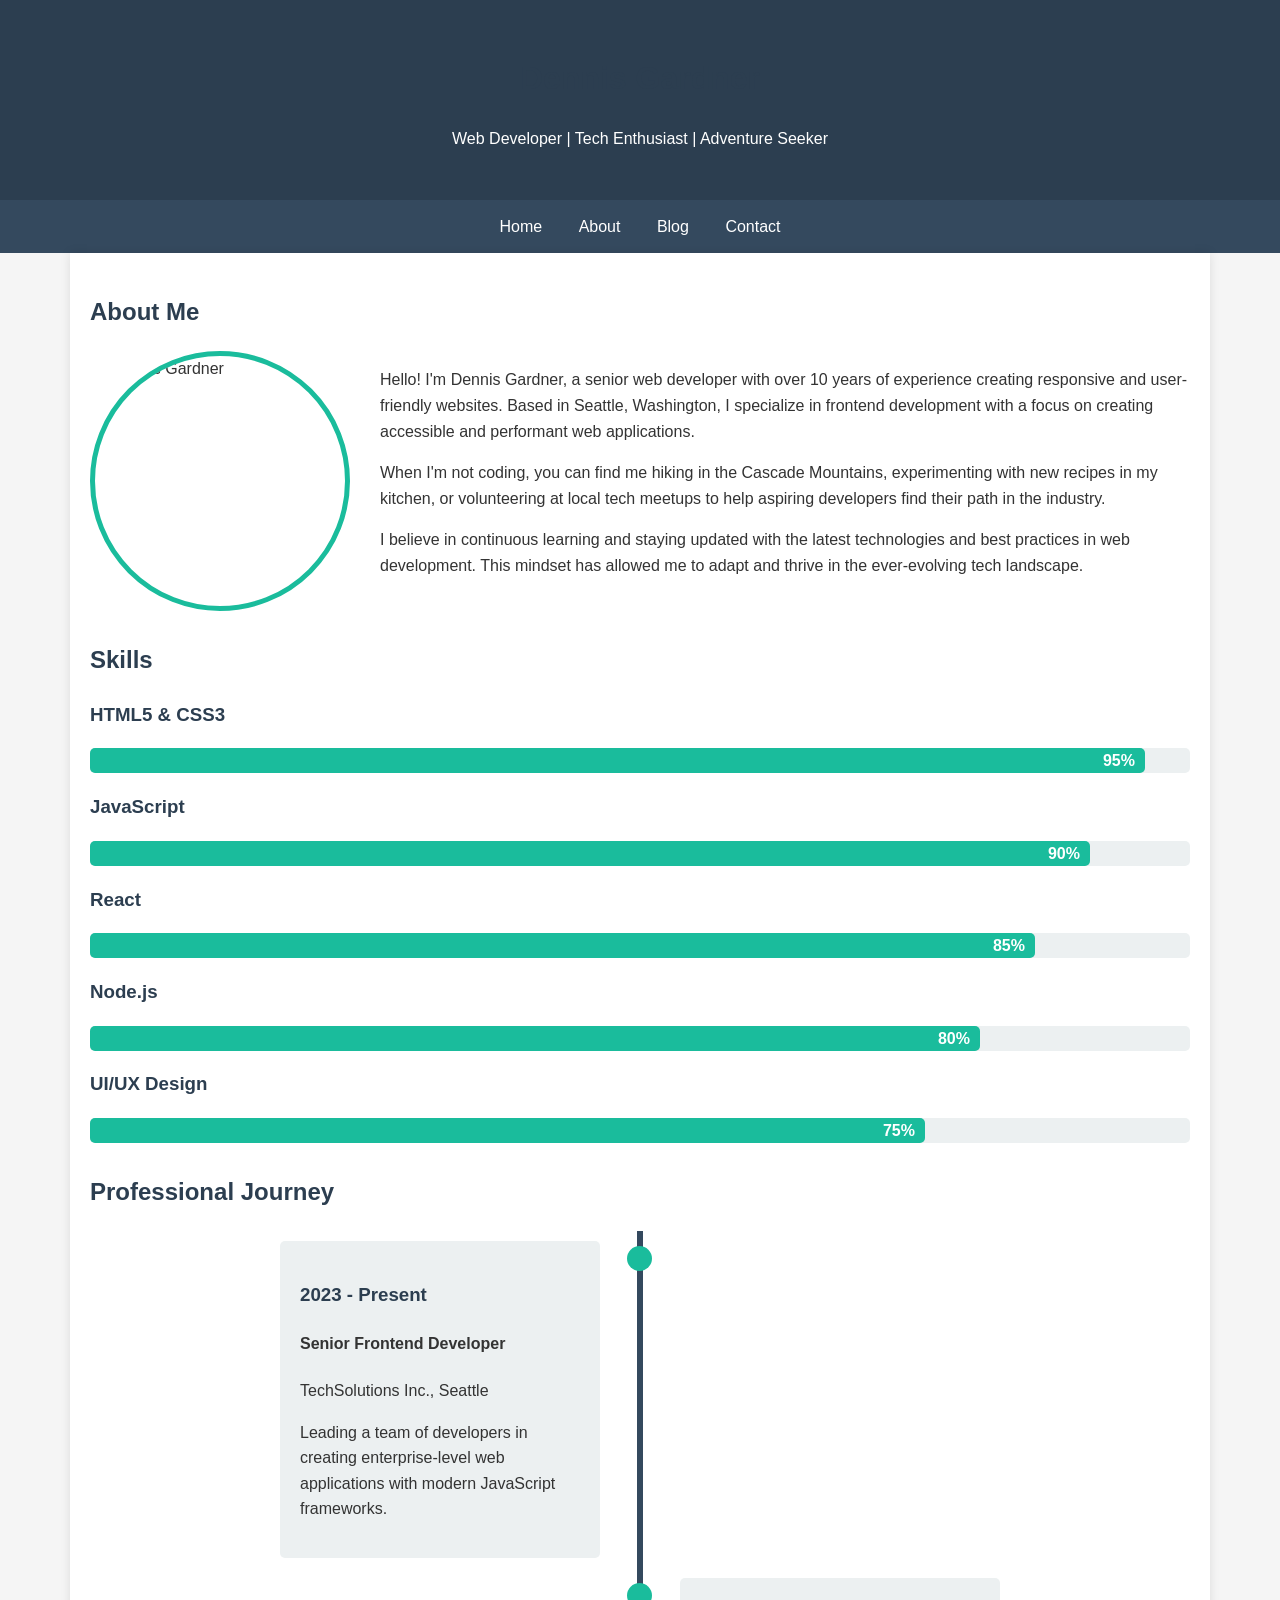
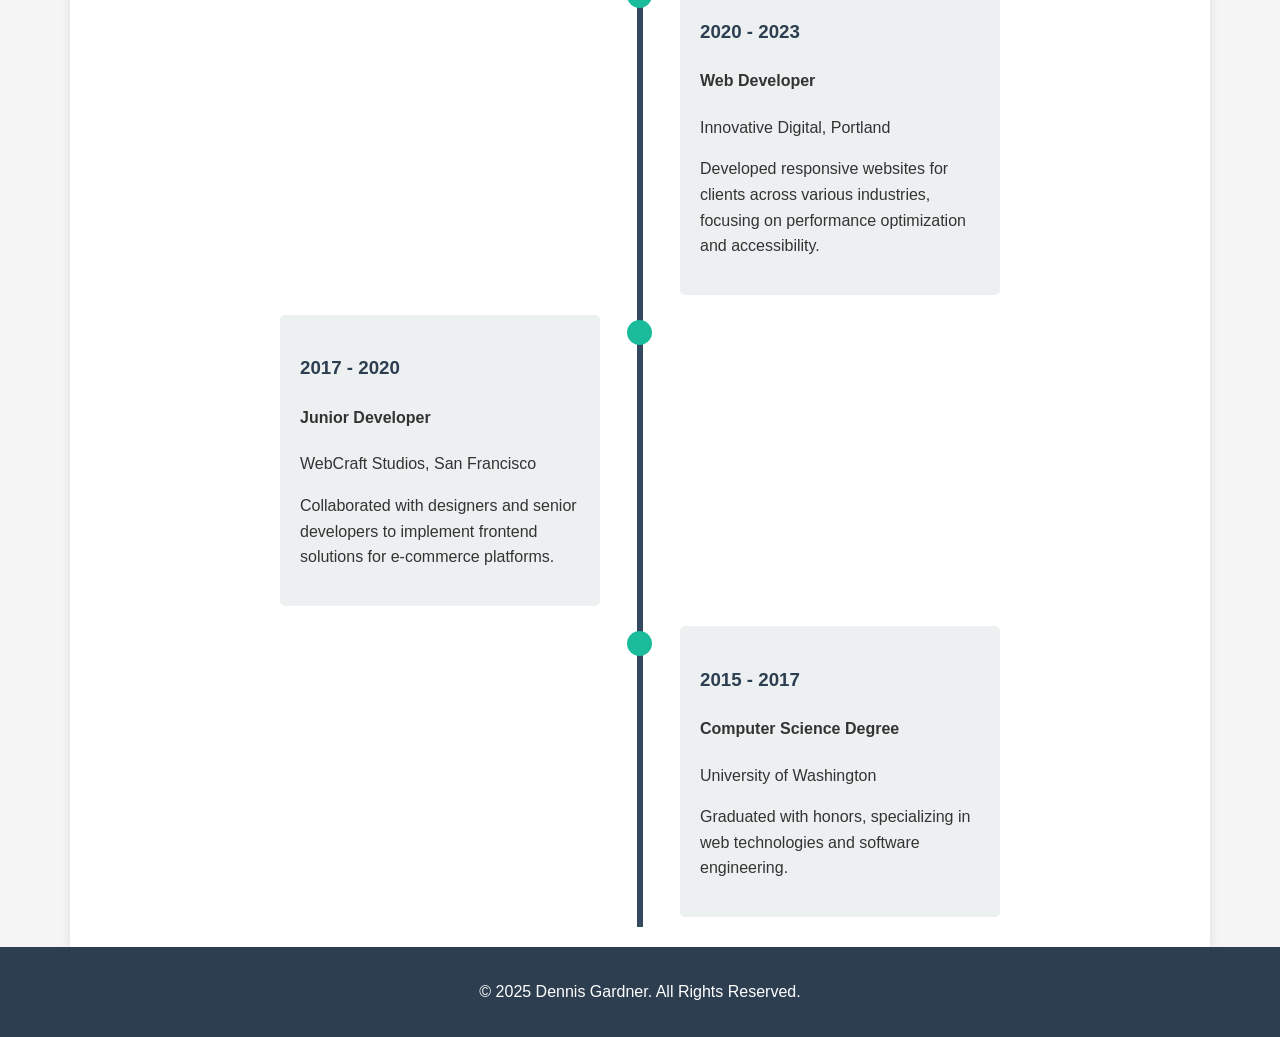
==== about.html @ 1b8b31d7 "claude generated website" ====
<!DOCTYPE html>
<html lang="en">
<head>
    <meta charset="UTF-8">
    <meta name="viewport" content="width=device-width, initial-scale=1.0">
    <title>Dennis Gardner - About</title>
    <style>
        body {
            font-family: 'Segoe UI', Tahoma, Geneva, Verdana, sans-serif;
            line-height: 1.6;
            margin: 0;
            padding: 0;
            background-color: #f5f5f5;
            color: #333;
        }
        header {
            background-color: #2c3e50;
            color: white;
            text-align: center;
            padding: 2rem 0;
        }
        nav {
            background-color: #34495e;
            overflow: hidden;
            text-align: center;
        }
        nav a {
            display: inline-block;
            color: white;
            text-align: center;
            padding: 14px 16px;
            text-decoration: none;
            transition: background-color 0.3s;
        }
        nav a:hover {
            background-color: #1abc9c;
        }
        .container {
            max-width: 1100px;
            margin: 0 auto;
            padding: 20px;
            background-color: white;
            box-shadow: 0 0 10px rgba(0, 0, 0, 0.1);
            min-height: 80vh;
        }
        .profile-section {
            display: flex;
            flex-wrap: wrap;
            margin-bottom: 30px;
        }
        .profile-img {
            width: 250px;
            height: 250px;
            border-radius: 50%;
            object-fit: cover;
            margin-right: 30px;
            border: 5px solid #1abc9c;
        }
        .profile-text {
            flex: 1;
            min-width: 300px;
        }
        .skills-container {
            margin: 30px 0;
        }
        .skill-bar {
            background-color: #ecf0f1;
            height: 25px;
            margin-bottom: 15px;
            border-radius: 5px;
        }
        .skill-level {
            background-color: #1abc9c;
            height: 100%;
            border-radius: 5px;
            color: white;
            text-align: right;
            padding-right: 10px;
            line-height: 25px;
            font-weight: bold;
        }
        .timeline {
            position: relative;
            max-width: 800px;
            margin: 0 auto;
        }
        .timeline::after {
            content: '';
            position: absolute;
            width: 6px;
            background-color: #34495e;
            top: 0;
            bottom: 0;
            left: 50%;
            margin-left: -3px;
        }
        .timeline-item {
            padding: 10px 40px;
            position: relative;
            width: 50%;
            box-sizing: border-box;
        }
        .timeline-item::after {
            content: '';
            position: absolute;
            width: 25px;
            height: 25px;
            background-color: #1abc9c;
            border-radius: 50%;
            top: 15px;
            z-index: 1;
        }
        .left {
            left: 0;
        }
        .right {
            left: 50%;
        }
        .left::after {
            right: -12px;
        }
        .right::after {
            left: -13px;
        }
        .timeline-content {
            padding: 20px;
            background-color: #ecf0f1;
            border-radius: 5px;
        }
        footer {
            background-color: #2c3e50;
            color: white;
            text-align: center;
            padding: 1rem 0;
            position: relative;
            bottom: 0;
            width: 100%;
        }
        h1, h2, h3 {
            color: #2c3e50;
        }
        a {
            color: #1abc9c;
            text-decoration: none;
        }
        a:hover {
            text-decoration: underline;
        }
        @media screen and (max-width: 768px) {
            .timeline::after {
                left: 31px;
            }
            .timeline-item {
                width: 100%;
                padding-left: 70px;
                padding-right: 25px;
            }
            .timeline-item::after {
                left: 18px;
            }
            .left::after, .right::after {
                left: 18px;
            }
            .right {
                left: 0;
            }
        }
    </style>
</head>
<body>
    <header>
        <h1>Dennis Gardner</h1>
        <p>Web Developer | Tech Enthusiast | Adventure Seeker</p>
    </header>
    
    <nav>
        <a href="index.html">Home</a>
        <a href="about.html" class="active">About</a>
        <a href="blog.html">Blog</a>
        <a href="contact.html">Contact</a>
    </nav>
    
    <div class="container">
        <h2>About Me</h2>
        
        <div class="profile-section">
            <img src="/api/placeholder/400/400" alt="Dennis Gardner" class="profile-img">
            <div class="profile-text">
                <p>Hello! I'm Dennis Gardner, a senior web developer with over 10 years of experience creating responsive and user-friendly websites. Based in Seattle, Washington, I specialize in frontend development with a focus on creating accessible and performant web applications.</p>
                <p>When I'm not coding, you can find me hiking in the Cascade Mountains, experimenting with new recipes in my kitchen, or volunteering at local tech meetups to help aspiring developers find their path in the industry.</p>
                <p>I believe in continuous learning and staying updated with the latest technologies and best practices in web development. This mindset has allowed me to adapt and thrive in the ever-evolving tech landscape.</p>
            </div>
        </div>
        
        <div class="skills-container">
            <h2>Skills</h2>
            
            <h3>HTML5 & CSS3</h3>
            <div class="skill-bar">
                <div class="skill-level" style="width: 95%;">95%</div>
            </div>
            
            <h3>JavaScript</h3>
            <div class="skill-bar">
                <div class="skill-level" style="width: 90%;">90%</div>
            </div>
            
            <h3>React</h3>
            <div class="skill-bar">
                <div class="skill-level" style="width: 85%;">85%</div>
            </div>
            
            <h3>Node.js</h3>
            <div class="skill-bar">
                <div class="skill-level" style="width: 80%;">80%</div>
            </div>
            
            <h3>UI/UX Design</h3>
            <div class="skill-bar">
                <div class="skill-level" style="width: 75%;">75%</div>
            </div>
        </div>
        
        <h2>Professional Journey</h2>
        <div class="timeline">
            <div class="timeline-item left">
                <div class="timeline-content">
                    <h3>2023 - Present</h3>
                    <h4>Senior Frontend Developer</h4>
                    <p>TechSolutions Inc., Seattle</p>
                    <p>Leading a team of developers in creating enterprise-level web applications with modern JavaScript frameworks.</p>
                </div>
            </div>
            
            <div class="timeline-item right">
                <div class="timeline-content">
                    <h3>2020 - 2023</h3>
                    <h4>Web Developer</h4>
                    <p>Innovative Digital, Portland</p>
                    <p>Developed responsive websites for clients across various industries, focusing on performance optimization and accessibility.</p>
                </div>
            </div>
            
            <div class="timeline-item left">
                <div class="timeline-content">
                    <h3>2017 - 2020</h3>
                    <h4>Junior Developer</h4>
                    <p>WebCraft Studios, San Francisco</p>
                    <p>Collaborated with designers and senior developers to implement frontend solutions for e-commerce platforms.</p>
                </div>
            </div>
            
            <div class="timeline-item right">
                <div class="timeline-content">
                    <h3>2015 - 2017</h3>
                    <h4>Computer Science Degree</h4>
                    <p>University of Washington</p>
                    <p>Graduated with honors, specializing in web technologies and software engineering.</p>
                </div>
            </div>
        </div>
    </div>
    
    <footer>
        <p>&copy; 2025 Dennis Gardner. All Rights Reserved.</p>
    </footer>
</body>
</html>
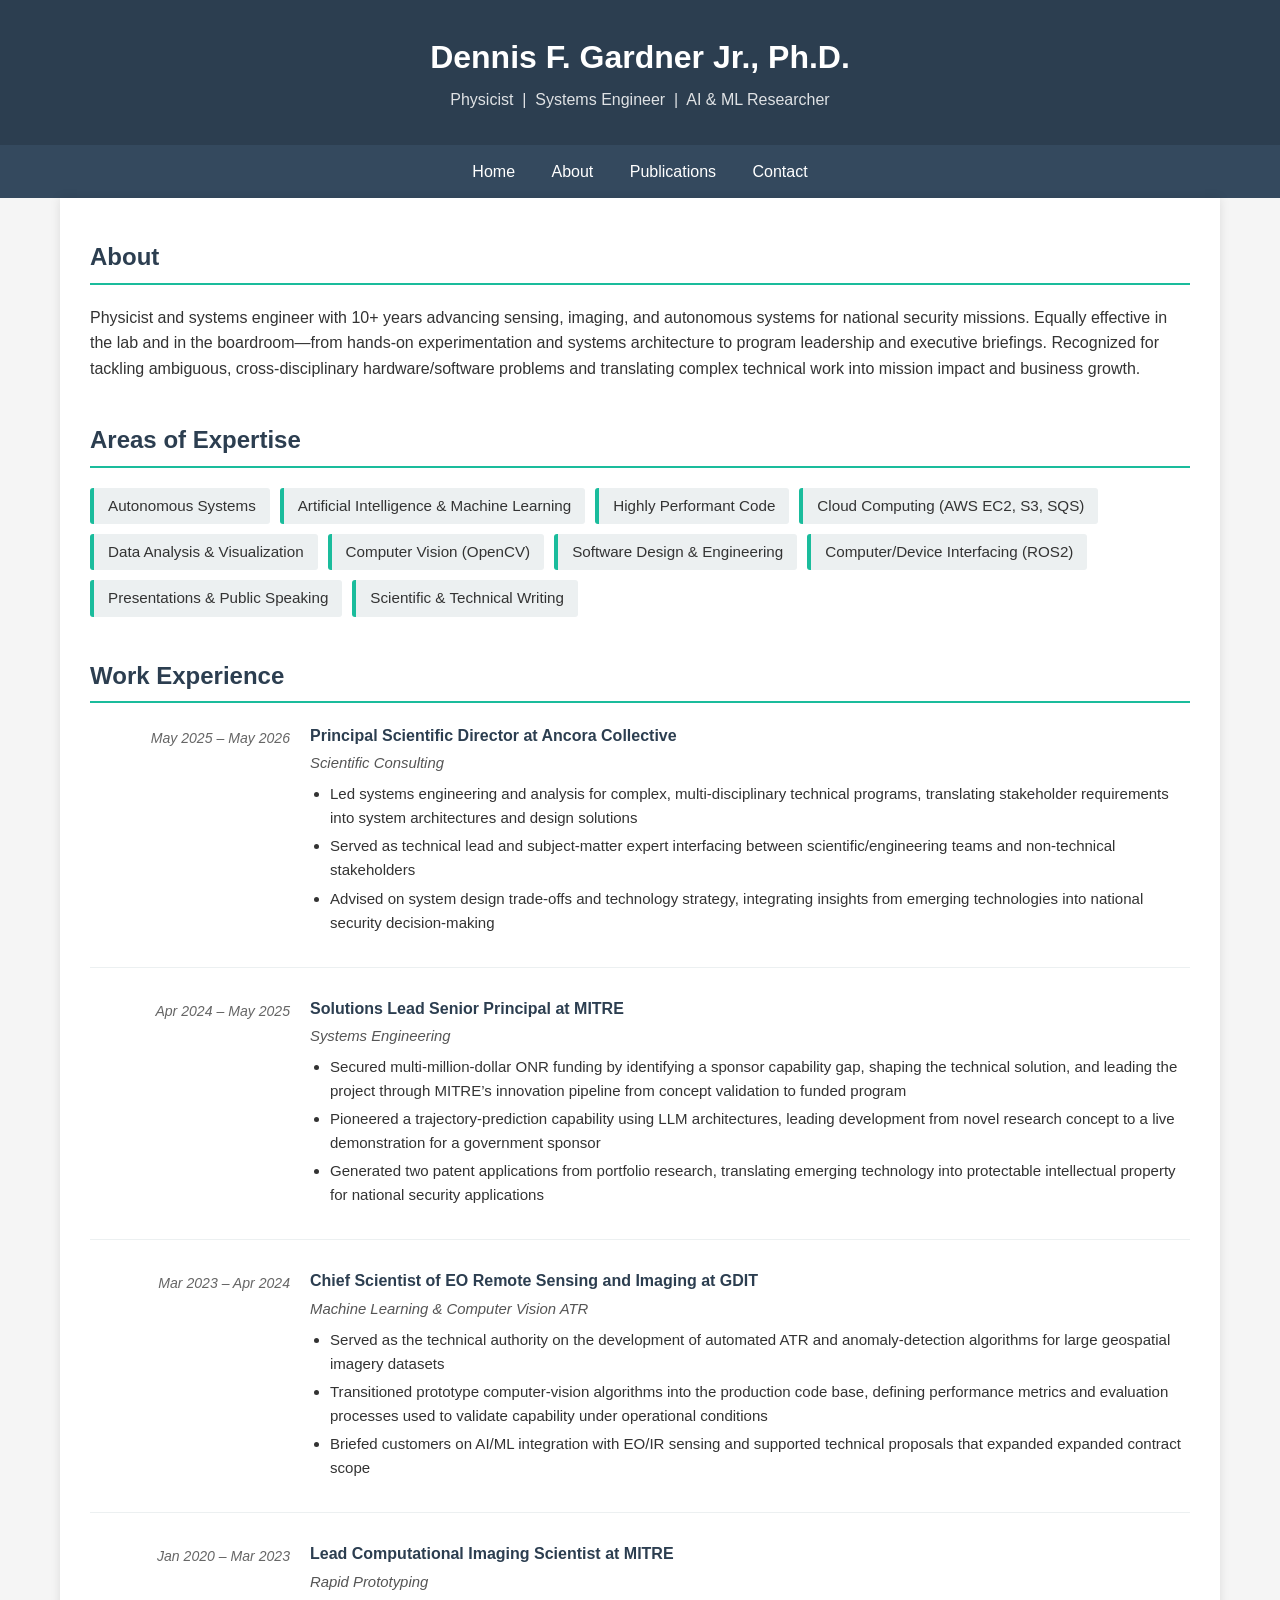
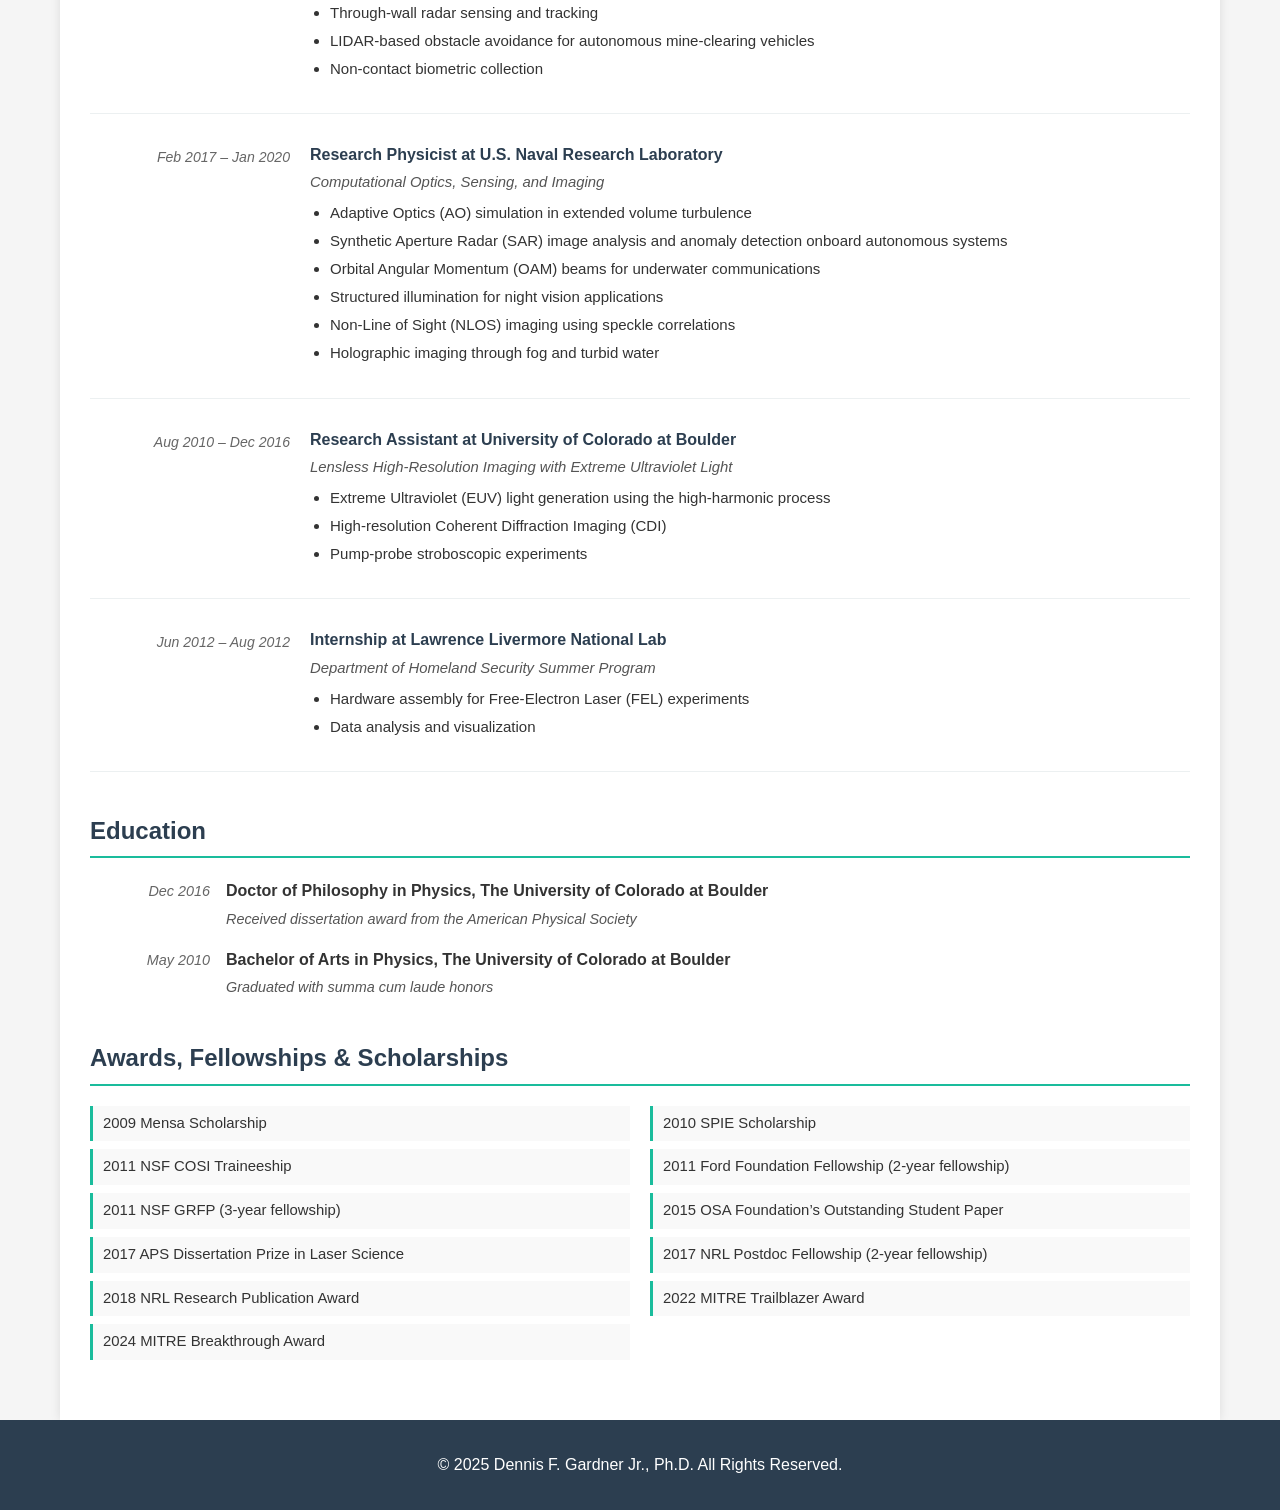
==== commit e17fe0d5: "convert CV to info on website" ====
--- a/about.html
+++ b/about.html
@@ -3,7 +3,7 @@
 <head>
     <meta charset="UTF-8">
     <meta name="viewport" content="width=device-width, initial-scale=1.0">
-    <title>Dennis Gardner - About</title>
+    <title>About – Dennis F. Gardner Jr.</title>
     <style>
         body {
             font-family: 'Segoe UI', Tahoma, Geneva, Verdana, sans-serif;
@@ -19,6 +19,8 @@
             text-align: center;
             padding: 2rem 0;
         }
+        header h1 { color: white; margin: 0; }
+        header p { margin: 0.25rem 0 0; opacity: 0.85; }
         nav {
             background-color: #34495e;
             overflow: hidden;
@@ -27,242 +29,213 @@
         nav a {
             display: inline-block;
             color: white;
-            text-align: center;
             padding: 14px 16px;
             text-decoration: none;
             transition: background-color 0.3s;
         }
-        nav a:hover {
-            background-color: #1abc9c;
-        }
+        nav a:hover { background-color: #1abc9c; }
         .container {
             max-width: 1100px;
             margin: 0 auto;
-            padding: 20px;
+            padding: 20px 30px;
             background-color: white;
-            box-shadow: 0 0 10px rgba(0, 0, 0, 0.1);
+            box-shadow: 0 0 10px rgba(0,0,0,0.1);
             min-height: 80vh;
-        }
-        .profile-section {
-            display: flex;
-            flex-wrap: wrap;
-            margin-bottom: 30px;
-        }
-        .profile-img {
-            width: 250px;
-            height: 250px;
-            border-radius: 50%;
-            object-fit: cover;
-            margin-right: 30px;
-            border: 5px solid #1abc9c;
-        }
-        .profile-text {
-            flex: 1;
-            min-width: 300px;
-        }
-        .skills-container {
-            margin: 30px 0;
-        }
-        .skill-bar {
-            background-color: #ecf0f1;
-            height: 25px;
-            margin-bottom: 15px;
-            border-radius: 5px;
-        }
-        .skill-level {
-            background-color: #1abc9c;
-            height: 100%;
-            border-radius: 5px;
-            color: white;
-            text-align: right;
-            padding-right: 10px;
-            line-height: 25px;
-            font-weight: bold;
-        }
-        .timeline {
-            position: relative;
-            max-width: 800px;
-            margin: 0 auto;
-        }
-        .timeline::after {
-            content: '';
-            position: absolute;
-            width: 6px;
-            background-color: #34495e;
-            top: 0;
-            bottom: 0;
-            left: 50%;
-            margin-left: -3px;
-        }
-        .timeline-item {
-            padding: 10px 40px;
-            position: relative;
-            width: 50%;
-            box-sizing: border-box;
-        }
-        .timeline-item::after {
-            content: '';
-            position: absolute;
-            width: 25px;
-            height: 25px;
-            background-color: #1abc9c;
-            border-radius: 50%;
-            top: 15px;
-            z-index: 1;
-        }
-        .left {
-            left: 0;
-        }
-        .right {
-            left: 50%;
-        }
-        .left::after {
-            right: -12px;
-        }
-        .right::after {
-            left: -13px;
-        }
-        .timeline-content {
-            padding: 20px;
-            background-color: #ecf0f1;
-            border-radius: 5px;
         }
         footer {
             background-color: #2c3e50;
             color: white;
             text-align: center;
             padding: 1rem 0;
-            position: relative;
-            bottom: 0;
-            width: 100%;
-        }
-        h1, h2, h3 {
-            color: #2c3e50;
-        }
-        a {
-            color: #1abc9c;
-            text-decoration: none;
-        }
-        a:hover {
-            text-decoration: underline;
-        }
-        @media screen and (max-width: 768px) {
-            .timeline::after {
-                left: 31px;
-            }
-            .timeline-item {
-                width: 100%;
-                padding-left: 70px;
-                padding-right: 25px;
-            }
-            .timeline-item::after {
-                left: 18px;
-            }
-            .left::after, .right::after {
-                left: 18px;
-            }
-            .right {
-                left: 0;
-            }
+        }
+        h2 { color: #2c3e50; border-bottom: 2px solid #1abc9c; padding-bottom: 6px; }
+        h3 { color: #2c3e50; }
+        a { color: #1abc9c; text-decoration: none; }
+        a:hover { text-decoration: underline; }
+        section { margin-bottom: 40px; }
+        .skills-grid { display: flex; flex-wrap: wrap; gap: 10px; margin-top: 10px; }
+        .skill-badge {
+            background-color: #ecf0f1;
+            border-left: 4px solid #1abc9c;
+            padding: 6px 14px;
+            border-radius: 3px;
+            font-size: 0.95em;
+        }
+        .timeline { position: relative; padding-left: 0; }
+        .timeline-item {
+            display: grid;
+            grid-template-columns: 200px 1fr;
+            gap: 20px;
+            margin-bottom: 28px;
+            padding-bottom: 28px;
+            border-bottom: 1px solid #ecf0f1;
+        }
+        .timeline-date {
+            font-size: 0.88em;
+            color: #666;
+            text-align: right;
+            padding-top: 4px;
+            font-style: italic;
+        }
+        .timeline-content h3 { margin: 0 0 4px; font-size: 1em; }
+        .dept { color: #555; font-style: italic; font-size: 0.93em; margin-bottom: 6px; }
+        .timeline-content ul { margin: 6px 0 0; padding-left: 20px; }
+        .timeline-content li { margin-bottom: 4px; font-size: 0.94em; }
+        .edu-list { display: grid; gap: 16px; }
+        .edu-item { display: grid; grid-template-columns: 120px 1fr; gap: 16px; }
+        .edu-date { color: #666; font-style: italic; font-size: 0.9em; text-align: right; padding-top: 2px; }
+        .edu-note { font-style: italic; color: #555; font-size: 0.9em; margin-top: 4px; }
+        .awards-list {
+            list-style: none;
+            padding: 0;
+            display: grid;
+            grid-template-columns: 1fr 1fr;
+            gap: 8px 20px;
+        }
+        .awards-list li {
+            padding: 6px 10px;
+            background: #f9f9f9;
+            border-left: 3px solid #1abc9c;
+            font-size: 0.93em;
+        }
+        @media (max-width: 700px) {
+            .timeline-item { grid-template-columns: 1fr; }
+            .timeline-date { text-align: left; }
+            .edu-item { grid-template-columns: 1fr; }
+            .awards-list { grid-template-columns: 1fr; }
         }
     </style>
 </head>
 <body>
     <header>
-        <h1>Dennis Gardner</h1>
-        <p>Web Developer | Tech Enthusiast | Adventure Seeker</p>
+        <h1>Dennis F. Gardner Jr., Ph.D.</h1>
+        <p>Physicist &nbsp;|&nbsp; Systems Engineer &nbsp;|&nbsp; AI &amp; ML Researcher</p>
     </header>
-    
     <nav>
         <a href="index.html">Home</a>
-        <a href="about.html" class="active">About</a>
-        <a href="blog.html">Blog</a>
+        <a href="about.html">About</a>
+        <a href="publications.html">Publications</a>
         <a href="contact.html">Contact</a>
     </nav>
-    
     <div class="container">
-        <h2>About Me</h2>
-        
-        <div class="profile-section">
-            <img src="/api/placeholder/400/400" alt="Dennis Gardner" class="profile-img">
-            <div class="profile-text">
-                <p>Hello! I'm Dennis Gardner, a senior web developer with over 10 years of experience creating responsive and user-friendly websites. Based in Seattle, Washington, I specialize in frontend development with a focus on creating accessible and performant web applications.</p>
-                <p>When I'm not coding, you can find me hiking in the Cascade Mountains, experimenting with new recipes in my kitchen, or volunteering at local tech meetups to help aspiring developers find their path in the industry.</p>
-                <p>I believe in continuous learning and staying updated with the latest technologies and best practices in web development. This mindset has allowed me to adapt and thrive in the ever-evolving tech landscape.</p>
-            </div>
-        </div>
-        
-        <div class="skills-container">
-            <h2>Skills</h2>
-            
-            <h3>HTML5 & CSS3</h3>
-            <div class="skill-bar">
-                <div class="skill-level" style="width: 95%;">95%</div>
-            </div>
-            
-            <h3>JavaScript</h3>
-            <div class="skill-bar">
-                <div class="skill-level" style="width: 90%;">90%</div>
-            </div>
-            
-            <h3>React</h3>
-            <div class="skill-bar">
-                <div class="skill-level" style="width: 85%;">85%</div>
-            </div>
-            
-            <h3>Node.js</h3>
-            <div class="skill-bar">
-                <div class="skill-level" style="width: 80%;">80%</div>
-            </div>
-            
-            <h3>UI/UX Design</h3>
-            <div class="skill-bar">
-                <div class="skill-level" style="width: 75%;">75%</div>
-            </div>
-        </div>
-        
-        <h2>Professional Journey</h2>
-        <div class="timeline">
-            <div class="timeline-item left">
-                <div class="timeline-content">
-                    <h3>2023 - Present</h3>
-                    <h4>Senior Frontend Developer</h4>
-                    <p>TechSolutions Inc., Seattle</p>
-                    <p>Leading a team of developers in creating enterprise-level web applications with modern JavaScript frameworks.</p>
-                </div>
-            </div>
-            
-            <div class="timeline-item right">
-                <div class="timeline-content">
-                    <h3>2020 - 2023</h3>
-                    <h4>Web Developer</h4>
-                    <p>Innovative Digital, Portland</p>
-                    <p>Developed responsive websites for clients across various industries, focusing on performance optimization and accessibility.</p>
-                </div>
-            </div>
-            
-            <div class="timeline-item left">
-                <div class="timeline-content">
-                    <h3>2017 - 2020</h3>
-                    <h4>Junior Developer</h4>
-                    <p>WebCraft Studios, San Francisco</p>
-                    <p>Collaborated with designers and senior developers to implement frontend solutions for e-commerce platforms.</p>
-                </div>
-            </div>
-            
-            <div class="timeline-item right">
-                <div class="timeline-content">
-                    <h3>2015 - 2017</h3>
-                    <h4>Computer Science Degree</h4>
-                    <p>University of Washington</p>
-                    <p>Graduated with honors, specializing in web technologies and software engineering.</p>
-                </div>
-            </div>
-        </div>
+        <section>
+            <h2>About</h2>
+            <p>Physicist and systems engineer with 10+ years advancing sensing, imaging, and autonomous systems for national security missions.
+Equally effective in the lab and in the boardroom—from hands-on experimentation and systems architecture to program leadership and executive briefings.
+Recognized for tackling ambiguous, cross-disciplinary hardware/software problems and translating complex technical work into mission impact and business growth.</p>
+        </section>
+
+        <section>
+            <h2>Areas of Expertise</h2>
+            <div class="skills-grid">
+            <span class="skill-badge">Autonomous Systems</span>
+            <span class="skill-badge">Artificial Intelligence & Machine Learning</span>
+            <span class="skill-badge">Highly Performant Code</span>
+            <span class="skill-badge">Cloud Computing (AWS EC2, S3, SQS)</span>
+            <span class="skill-badge">Data Analysis & Visualization</span>
+            <span class="skill-badge">Computer Vision (OpenCV)</span>
+            <span class="skill-badge">Software Design & Engineering</span>
+            <span class="skill-badge">Computer/Device Interfacing (ROS2)</span>
+            <span class="skill-badge">Presentations & Public Speaking</span>
+            <span class="skill-badge">Scientific & Technical Writing</span>
+            </div>
+        </section>
+
+        <section>
+            <h2>Work Experience</h2>
+            <div class="timeline">
+            <div class="timeline-item">
+                <div class="timeline-date">May 2025 – May 2026</div>
+                <div class="timeline-content">
+                    <h3>Principal Scientific Director at Ancora Collective</h3>
+                    <div class="dept">Scientific Consulting</div>
+                    <ul><li>Led systems engineering and analysis for complex, multi-disciplinary technical programs, translating stakeholder requirements into system architectures and design solutions</li><li>Served as technical lead and subject-matter expert interfacing between scientific/engineering teams and non-technical stakeholders</li><li>Advised on system design trade-offs and technology strategy, integrating insights from emerging technologies into national security decision-making</li></ul>
+                </div>
+            </div>
+            <div class="timeline-item">
+                <div class="timeline-date">Apr 2024 – May 2025</div>
+                <div class="timeline-content">
+                    <h3>Solutions Lead Senior Principal at MITRE</h3>
+                    <div class="dept">Systems Engineering</div>
+                    <ul><li>Secured multi-million-dollar ONR funding by identifying a sponsor capability gap, shaping the technical solution, and leading the project through MITRE’s innovation pipeline from concept validation to funded program</li><li>Pioneered a trajectory-prediction capability using LLM architectures, leading development from novel research concept to a live demonstration for a government sponsor</li><li>Generated two patent applications from portfolio research, translating emerging technology into protectable intellectual property for national security applications</li></ul>
+                </div>
+            </div>
+            <div class="timeline-item">
+                <div class="timeline-date">Mar 2023 – Apr 2024</div>
+                <div class="timeline-content">
+                    <h3>Chief Scientist of EO Remote Sensing and Imaging at GDIT</h3>
+                    <div class="dept">Machine Learning & Computer Vision ATR</div>
+                    <ul><li>Served as the technical authority on the development of automated ATR and anomaly-detection algorithms for large geospatial imagery datasets</li><li>Transitioned prototype computer-vision algorithms into the production code base, defining performance metrics and evaluation processes used to validate capability under operational conditions</li><li>Briefed customers on AI/ML integration with EO/IR sensing and supported technical proposals that expanded expanded contract scope</li></ul>
+                </div>
+            </div>
+            <div class="timeline-item">
+                <div class="timeline-date">Jan 2020 – Mar 2023</div>
+                <div class="timeline-content">
+                    <h3>Lead Computational Imaging Scientist at MITRE</h3>
+                    <div class="dept">Rapid Prototyping</div>
+                    <ul><li>Through-wall radar sensing and tracking</li><li>LIDAR-based obstacle avoidance for autonomous mine-clearing vehicles</li><li>Non-contact biometric collection</li></ul>
+                </div>
+            </div>
+            <div class="timeline-item">
+                <div class="timeline-date">Feb 2017 – Jan 2020</div>
+                <div class="timeline-content">
+                    <h3>Research Physicist at U.S. Naval Research Laboratory</h3>
+                    <div class="dept">Computational Optics, Sensing, and Imaging</div>
+                    <ul><li>Adaptive Optics (AO) simulation in extended volume turbulence</li><li>Synthetic Aperture Radar (SAR) image analysis and anomaly detection onboard autonomous systems</li><li>Orbital Angular Momentum (OAM) beams for underwater communications</li><li>Structured illumination for night vision applications</li><li>Non-Line of Sight (NLOS) imaging using speckle correlations</li><li>Holographic imaging through fog and turbid water</li></ul>
+                </div>
+            </div>
+            <div class="timeline-item">
+                <div class="timeline-date">Aug 2010 – Dec 2016</div>
+                <div class="timeline-content">
+                    <h3>Research Assistant at University of Colorado at Boulder</h3>
+                    <div class="dept">Lensless High-Resolution Imaging with Extreme Ultraviolet Light</div>
+                    <ul><li>Extreme Ultraviolet (EUV) light generation using the high-harmonic process</li><li>High-resolution Coherent Diffraction Imaging (CDI)</li><li>Pump-probe stroboscopic experiments</li></ul>
+                </div>
+            </div>
+            <div class="timeline-item">
+                <div class="timeline-date">Jun 2012 – Aug 2012</div>
+                <div class="timeline-content">
+                    <h3>Internship at Lawrence Livermore National Lab</h3>
+                    <div class="dept">Department of Homeland Security Summer Program</div>
+                    <ul><li>Hardware assembly for Free-Electron Laser (FEL) experiments</li><li>Data analysis and visualization</li></ul>
+                </div>
+            </div>
+            </div>
+        </section>
+
+        <section>
+            <h2>Education</h2>
+            <div class="edu-list">
+            <div class="edu-item">
+                <div class="edu-date">Dec 2016</div>
+                <div class="edu-content"><strong>Doctor of Philosophy in Physics, The University of Colorado at Boulder</strong><div class="edu-note">Received dissertation award from the American Physical Society</div></div>
+            </div>
+            <div class="edu-item">
+                <div class="edu-date">May 2010</div>
+                <div class="edu-content"><strong>Bachelor of Arts in Physics, The University of Colorado at Boulder</strong><div class="edu-note">Graduated with summa cum laude honors</div></div>
+            </div>
+            </div>
+        </section>
+
+        <section>
+            <h2>Awards, Fellowships &amp; Scholarships</h2>
+            <ul class="awards-list">
+            <li>2009 Mensa Scholarship</li>
+            <li>2010 SPIE Scholarship</li>
+            <li>2011 NSF COSI Traineeship</li>
+            <li>2011 Ford Foundation Fellowship (2-year fellowship)</li>
+            <li>2011 NSF GRFP (3-year fellowship)</li>
+            <li>2015 OSA Foundation’s Outstanding Student Paper</li>
+            <li>2017 APS Dissertation Prize in Laser Science</li>
+            <li>2017 NRL Postdoc Fellowship (2-year fellowship)</li>
+            <li>2018 NRL Research Publication Award</li>
+            <li>2022 MITRE Trailblazer Award</li>
+            <li>2024 MITRE Breakthrough Award</li>
+            </ul>
+        </section>
     </div>
-    
     <footer>
-        <p>&copy; 2025 Dennis Gardner. All Rights Reserved.</p>
+        <p>&copy; 2025 Dennis F. Gardner Jr., Ph.D. All Rights Reserved.</p>
     </footer>
 </body>
 </html>
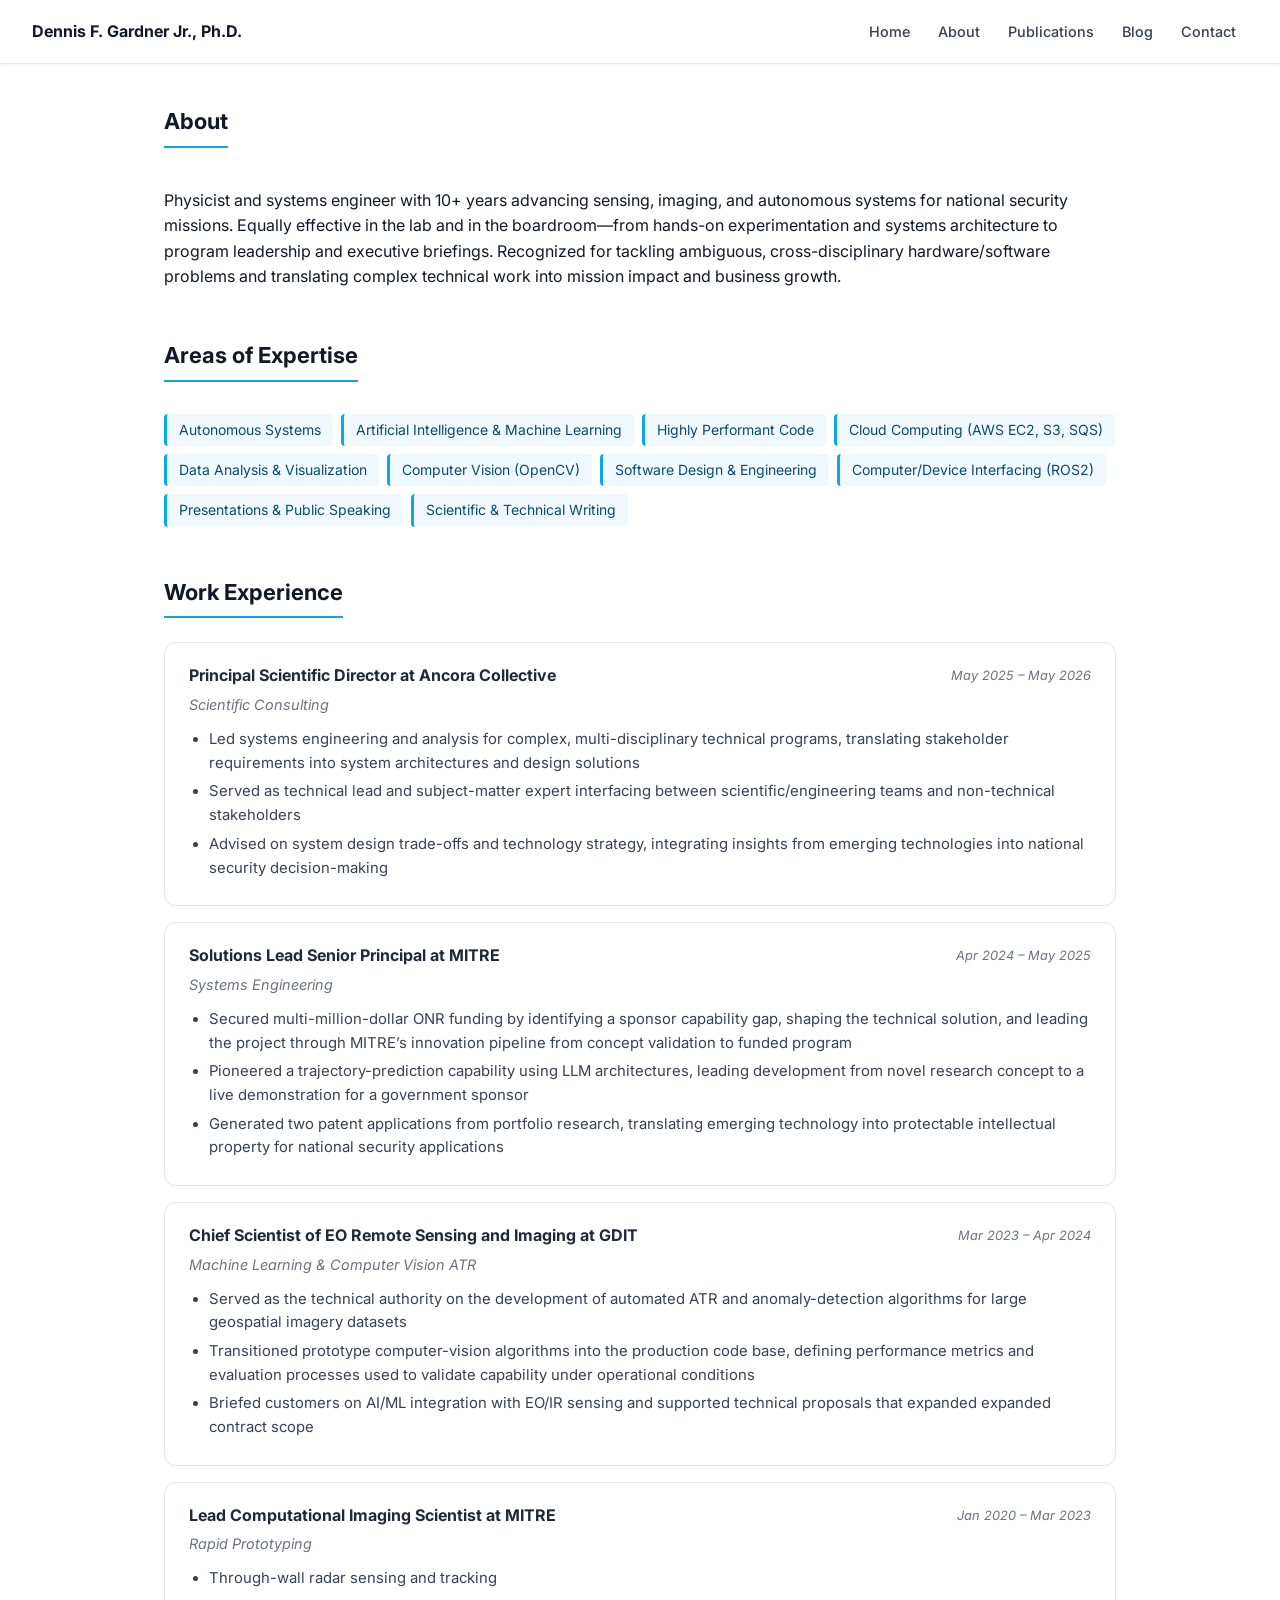
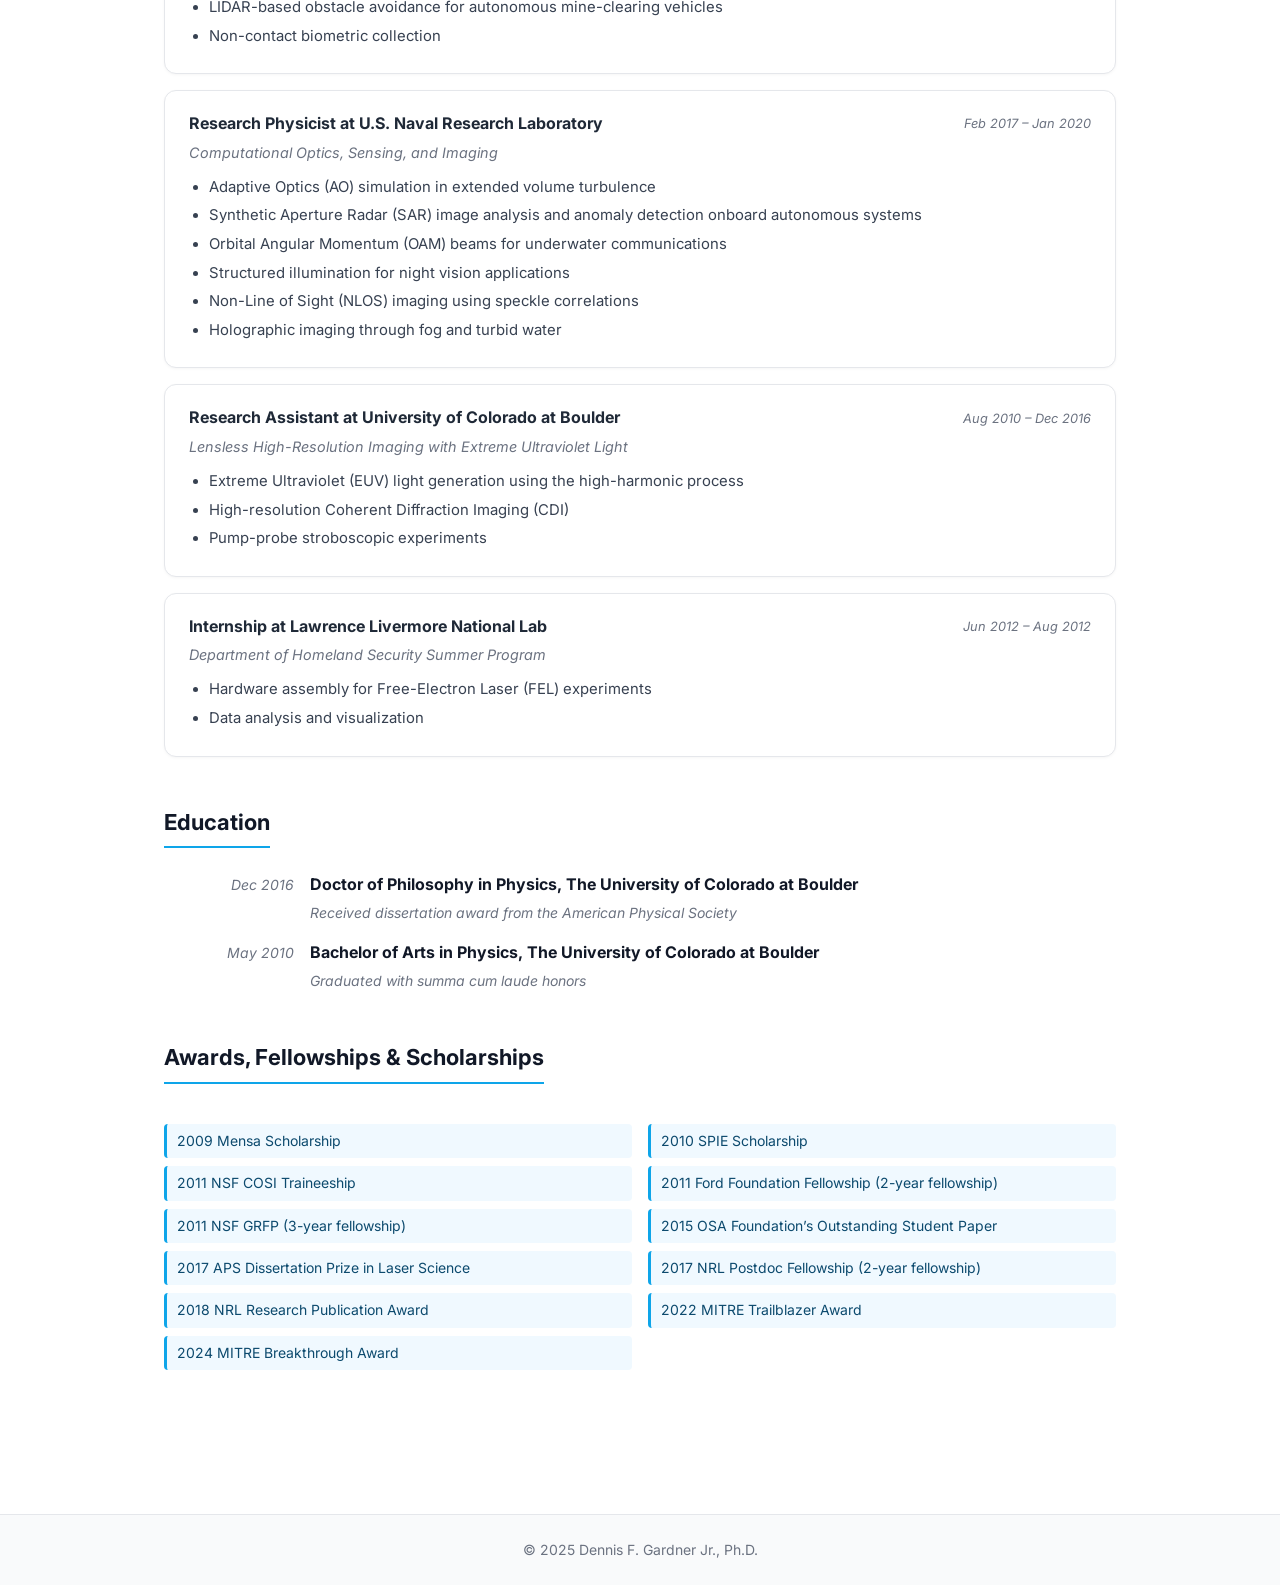
==== commit 479e57e3: "update design of website to have modern look" ====
--- a/about.html
+++ b/about.html
@@ -4,118 +4,166 @@
     <meta charset="UTF-8">
     <meta name="viewport" content="width=device-width, initial-scale=1.0">
     <title>About – Dennis F. Gardner Jr.</title>
+    <link rel="preconnect" href="https://fonts.googleapis.com">
+    <link rel="preconnect" href="https://fonts.gstatic.com" crossorigin>
+    <link href="https://fonts.googleapis.com/css2?family=Inter:wght@400;500;600;700&display=swap" rel="stylesheet">
     <style>
+        *, *::before, *::after { box-sizing: border-box; }
         body {
-            font-family: 'Segoe UI', Tahoma, Geneva, Verdana, sans-serif;
+            font-family: 'Inter', system-ui, -apple-system, sans-serif;
             line-height: 1.6;
             margin: 0;
-            padding: 0;
-            background-color: #f5f5f5;
-            color: #333;
-        }
-        header {
-            background-color: #2c3e50;
-            color: white;
+            background: #ffffff;
+            color: #111827;
+        }
+        nav {
+            position: sticky;
+            top: 0;
+            z-index: 100;
+            background: #ffffff;
+            border-bottom: 1px solid #e5e7eb;
+            box-shadow: 0 1px 4px rgba(0,0,0,0.06);
+            display: flex;
+            align-items: center;
+            justify-content: space-between;
+            padding: 0 2rem;
+            height: 64px;
+        }
+        .nav-brand {
+            font-weight: 700;
+            font-size: 1rem;
+            color: #111827;
+            text-decoration: none;
+            white-space: nowrap;
+        }
+        .nav-links { display: flex; gap: 0.25rem; }
+        .nav-links a {
+            color: #374151;
+            text-decoration: none;
+            padding: 0.4rem 0.75rem;
+            border-radius: 6px;
+            font-size: 0.9rem;
+            font-weight: 500;
+            transition: background-color 0.15s, color 0.15s;
+        }
+        .nav-links a:hover { background: #f3f4f6; color: #0ea5e9; }
+        .container {
+            max-width: 1000px;
+            margin: 0 auto;
+            padding: 2.5rem 1.5rem 4rem;
+        }
+        h2 {
+            font-size: 1.375rem;
+            font-weight: 700;
+            color: #111827;
+            margin: 0 0 1.5rem 0;
+            padding-bottom: 0.4rem;
+            border-bottom: 2px solid #0ea5e9;
+            display: inline-block;
+        }
+        h3 { color: #1f2937; margin: 0 0 0.25rem; }
+        a { color: #0ea5e9; }
+        a:hover { text-decoration: underline; }
+        footer {
+            background: #f9fafb;
+            border-top: 1px solid #e5e7eb;
             text-align: center;
-            padding: 2rem 0;
-        }
-        header h1 { color: white; margin: 0; }
-        header p { margin: 0.25rem 0 0; opacity: 0.85; }
-        nav {
-            background-color: #34495e;
-            overflow: hidden;
-            text-align: center;
-        }
-        nav a {
-            display: inline-block;
-            color: white;
-            padding: 14px 16px;
-            text-decoration: none;
-            transition: background-color 0.3s;
-        }
-        nav a:hover { background-color: #1abc9c; }
-        .container {
-            max-width: 1100px;
-            margin: 0 auto;
-            padding: 20px 30px;
-            background-color: white;
-            box-shadow: 0 0 10px rgba(0,0,0,0.1);
-            min-height: 80vh;
-        }
-        footer {
-            background-color: #2c3e50;
-            color: white;
-            text-align: center;
-            padding: 1rem 0;
-        }
-        h2 { color: #2c3e50; border-bottom: 2px solid #1abc9c; padding-bottom: 6px; }
-        h3 { color: #2c3e50; }
-        a { color: #1abc9c; text-decoration: none; }
-        a:hover { text-decoration: underline; }
-        section { margin-bottom: 40px; }
-        .skills-grid { display: flex; flex-wrap: wrap; gap: 10px; margin-top: 10px; }
+            padding: 1.5rem;
+            color: #6b7280;
+            font-size: 0.875rem;
+            margin-top: 2rem;
+        }
+        footer p { margin: 0; }
+        @media (max-width: 600px) {
+            nav {
+                height: auto;
+                flex-direction: column;
+                align-items: flex-start;
+                padding: 0.75rem 1rem;
+                gap: 0.5rem;
+            }
+            .nav-links { flex-wrap: wrap; gap: 0 0.1rem; }
+            .container { padding: 1.5rem 1rem 3rem; }
+        }
+        section { margin-bottom: 3rem; }
+        .skills-grid { display: flex; flex-wrap: wrap; gap: 8px; margin-top: 0.5rem; }
         .skill-badge {
-            background-color: #ecf0f1;
-            border-left: 4px solid #1abc9c;
-            padding: 6px 14px;
-            border-radius: 3px;
-            font-size: 0.95em;
-        }
-        .timeline { position: relative; padding-left: 0; }
+            background: #f0f9ff;
+            border-left: 3px solid #0ea5e9;
+            padding: 5px 12px;
+            border-radius: 4px;
+            font-size: 0.875rem;
+            color: #0c4a6e;
+        }
+        .timeline { display: flex; flex-direction: column; gap: 1rem; }
         .timeline-item {
-            display: grid;
-            grid-template-columns: 200px 1fr;
-            gap: 20px;
-            margin-bottom: 28px;
-            padding-bottom: 28px;
-            border-bottom: 1px solid #ecf0f1;
+            background: #ffffff;
+            border: 1px solid #e5e7eb;
+            border-radius: 12px;
+            padding: 1.25rem 1.5rem;
+            box-shadow: 0 1px 3px rgba(0,0,0,0.04);
+            transition: box-shadow 0.2s, transform 0.2s;
+        }
+        .timeline-item:hover {
+            box-shadow: 0 4px 12px rgba(0,0,0,0.08);
+            transform: translateY(-2px);
+        }
+        .timeline-header {
+            display: flex;
+            justify-content: space-between;
+            align-items: flex-start;
+            gap: 1rem;
+            margin-bottom: 0.75rem;
         }
         .timeline-date {
-            font-size: 0.88em;
-            color: #666;
-            text-align: right;
-            padding-top: 4px;
+            font-size: 0.8rem;
+            color: #6b7280;
             font-style: italic;
-        }
-        .timeline-content h3 { margin: 0 0 4px; font-size: 1em; }
-        .dept { color: #555; font-style: italic; font-size: 0.93em; margin-bottom: 6px; }
-        .timeline-content ul { margin: 6px 0 0; padding-left: 20px; }
-        .timeline-content li { margin-bottom: 4px; font-size: 0.94em; }
-        .edu-list { display: grid; gap: 16px; }
-        .edu-item { display: grid; grid-template-columns: 120px 1fr; gap: 16px; }
-        .edu-date { color: #666; font-style: italic; font-size: 0.9em; text-align: right; padding-top: 2px; }
-        .edu-note { font-style: italic; color: #555; font-size: 0.9em; margin-top: 4px; }
+            white-space: nowrap;
+            flex-shrink: 0;
+            margin-top: 0.2rem;
+        }
+        .timeline-item h3 { font-size: 1rem; }
+        .dept { color: #6b7280; font-style: italic; font-size: 0.9rem; margin-top: 0.2rem; }
+        .timeline-item ul { margin: 0; padding-left: 1.25rem; }
+        .timeline-item li { margin-bottom: 0.3rem; font-size: 0.93rem; color: #374151; }
+        .edu-list { display: flex; flex-direction: column; gap: 1rem; }
+        .edu-item { display: grid; grid-template-columns: 130px 1fr; gap: 1rem; align-items: start; }
+        .edu-date { color: #6b7280; font-style: italic; font-size: 0.875rem; text-align: right; padding-top: 2px; }
+        .edu-note { font-style: italic; color: #6b7280; font-size: 0.875rem; margin-top: 0.25rem; }
         .awards-list {
             list-style: none;
             padding: 0;
             display: grid;
             grid-template-columns: 1fr 1fr;
-            gap: 8px 20px;
+            gap: 8px 16px;
         }
         .awards-list li {
             padding: 6px 10px;
-            background: #f9f9f9;
-            border-left: 3px solid #1abc9c;
-            font-size: 0.93em;
+            background: #f0f9ff;
+            border-left: 3px solid #0ea5e9;
+            border-radius: 4px;
+            font-size: 0.875rem;
+            color: #0c4a6e;
         }
         @media (max-width: 700px) {
-            .timeline-item { grid-template-columns: 1fr; }
-            .timeline-date { text-align: left; }
+            .timeline-header { flex-direction: column; gap: 0.25rem; }
             .edu-item { grid-template-columns: 1fr; }
+            .edu-date { text-align: left; }
             .awards-list { grid-template-columns: 1fr; }
         }
     </style>
 </head>
 <body>
-    <header>
-        <h1>Dennis F. Gardner Jr., Ph.D.</h1>
-        <p>Physicist &nbsp;|&nbsp; Systems Engineer &nbsp;|&nbsp; AI &amp; ML Researcher</p>
-    </header>
     <nav>
-        <a href="index.html">Home</a>
-        <a href="about.html">About</a>
-        <a href="publications.html">Publications</a>
-        <a href="contact.html">Contact</a>
+        <a href="index.html" class="nav-brand">Dennis F. Gardner Jr., Ph.D.</a>
+        <div class="nav-links">
+            <a href="index.html">Home</a>
+            <a href="about.html">About</a>
+            <a href="publications.html">Publications</a>
+            <a href="blog.html">Blog</a>
+            <a href="contact.html">Contact</a>
+        </div>
     </nav>
     <div class="container">
         <section>
@@ -145,60 +193,74 @@
             <h2>Work Experience</h2>
             <div class="timeline">
             <div class="timeline-item">
-                <div class="timeline-date">May 2025 – May 2026</div>
-                <div class="timeline-content">
-                    <h3>Principal Scientific Director at Ancora Collective</h3>
-                    <div class="dept">Scientific Consulting</div>
-                    <ul><li>Led systems engineering and analysis for complex, multi-disciplinary technical programs, translating stakeholder requirements into system architectures and design solutions</li><li>Served as technical lead and subject-matter expert interfacing between scientific/engineering teams and non-technical stakeholders</li><li>Advised on system design trade-offs and technology strategy, integrating insights from emerging technologies into national security decision-making</li></ul>
-                </div>
-            </div>
-            <div class="timeline-item">
-                <div class="timeline-date">Apr 2024 – May 2025</div>
-                <div class="timeline-content">
-                    <h3>Solutions Lead Senior Principal at MITRE</h3>
-                    <div class="dept">Systems Engineering</div>
-                    <ul><li>Secured multi-million-dollar ONR funding by identifying a sponsor capability gap, shaping the technical solution, and leading the project through MITRE’s innovation pipeline from concept validation to funded program</li><li>Pioneered a trajectory-prediction capability using LLM architectures, leading development from novel research concept to a live demonstration for a government sponsor</li><li>Generated two patent applications from portfolio research, translating emerging technology into protectable intellectual property for national security applications</li></ul>
-                </div>
-            </div>
-            <div class="timeline-item">
-                <div class="timeline-date">Mar 2023 – Apr 2024</div>
-                <div class="timeline-content">
-                    <h3>Chief Scientist of EO Remote Sensing and Imaging at GDIT</h3>
-                    <div class="dept">Machine Learning & Computer Vision ATR</div>
-                    <ul><li>Served as the technical authority on the development of automated ATR and anomaly-detection algorithms for large geospatial imagery datasets</li><li>Transitioned prototype computer-vision algorithms into the production code base, defining performance metrics and evaluation processes used to validate capability under operational conditions</li><li>Briefed customers on AI/ML integration with EO/IR sensing and supported technical proposals that expanded expanded contract scope</li></ul>
-                </div>
-            </div>
-            <div class="timeline-item">
-                <div class="timeline-date">Jan 2020 – Mar 2023</div>
-                <div class="timeline-content">
-                    <h3>Lead Computational Imaging Scientist at MITRE</h3>
-                    <div class="dept">Rapid Prototyping</div>
-                    <ul><li>Through-wall radar sensing and tracking</li><li>LIDAR-based obstacle avoidance for autonomous mine-clearing vehicles</li><li>Non-contact biometric collection</li></ul>
-                </div>
-            </div>
-            <div class="timeline-item">
-                <div class="timeline-date">Feb 2017 – Jan 2020</div>
-                <div class="timeline-content">
-                    <h3>Research Physicist at U.S. Naval Research Laboratory</h3>
-                    <div class="dept">Computational Optics, Sensing, and Imaging</div>
-                    <ul><li>Adaptive Optics (AO) simulation in extended volume turbulence</li><li>Synthetic Aperture Radar (SAR) image analysis and anomaly detection onboard autonomous systems</li><li>Orbital Angular Momentum (OAM) beams for underwater communications</li><li>Structured illumination for night vision applications</li><li>Non-Line of Sight (NLOS) imaging using speckle correlations</li><li>Holographic imaging through fog and turbid water</li></ul>
-                </div>
-            </div>
-            <div class="timeline-item">
-                <div class="timeline-date">Aug 2010 – Dec 2016</div>
-                <div class="timeline-content">
-                    <h3>Research Assistant at University of Colorado at Boulder</h3>
-                    <div class="dept">Lensless High-Resolution Imaging with Extreme Ultraviolet Light</div>
-                    <ul><li>Extreme Ultraviolet (EUV) light generation using the high-harmonic process</li><li>High-resolution Coherent Diffraction Imaging (CDI)</li><li>Pump-probe stroboscopic experiments</li></ul>
-                </div>
-            </div>
-            <div class="timeline-item">
-                <div class="timeline-date">Jun 2012 – Aug 2012</div>
-                <div class="timeline-content">
-                    <h3>Internship at Lawrence Livermore National Lab</h3>
-                    <div class="dept">Department of Homeland Security Summer Program</div>
-                    <ul><li>Hardware assembly for Free-Electron Laser (FEL) experiments</li><li>Data analysis and visualization</li></ul>
-                </div>
+                <div class="timeline-header">
+                    <div>
+                        <h3>Principal Scientific Director at Ancora Collective</h3>
+                        <div class="dept">Scientific Consulting</div>
+                    </div>
+                    <span class="timeline-date">May 2025 – May 2026</span>
+                </div>
+                <ul><li>Led systems engineering and analysis for complex, multi-disciplinary technical programs, translating stakeholder requirements into system architectures and design solutions</li><li>Served as technical lead and subject-matter expert interfacing between scientific/engineering teams and non-technical stakeholders</li><li>Advised on system design trade-offs and technology strategy, integrating insights from emerging technologies into national security decision-making</li></ul>
+            </div>
+            <div class="timeline-item">
+                <div class="timeline-header">
+                    <div>
+                        <h3>Solutions Lead Senior Principal at MITRE</h3>
+                        <div class="dept">Systems Engineering</div>
+                    </div>
+                    <span class="timeline-date">Apr 2024 – May 2025</span>
+                </div>
+                <ul><li>Secured multi-million-dollar ONR funding by identifying a sponsor capability gap, shaping the technical solution, and leading the project through MITRE’s innovation pipeline from concept validation to funded program</li><li>Pioneered a trajectory-prediction capability using LLM architectures, leading development from novel research concept to a live demonstration for a government sponsor</li><li>Generated two patent applications from portfolio research, translating emerging technology into protectable intellectual property for national security applications</li></ul>
+            </div>
+            <div class="timeline-item">
+                <div class="timeline-header">
+                    <div>
+                        <h3>Chief Scientist of EO Remote Sensing and Imaging at GDIT</h3>
+                        <div class="dept">Machine Learning & Computer Vision ATR</div>
+                    </div>
+                    <span class="timeline-date">Mar 2023 – Apr 2024</span>
+                </div>
+                <ul><li>Served as the technical authority on the development of automated ATR and anomaly-detection algorithms for large geospatial imagery datasets</li><li>Transitioned prototype computer-vision algorithms into the production code base, defining performance metrics and evaluation processes used to validate capability under operational conditions</li><li>Briefed customers on AI/ML integration with EO/IR sensing and supported technical proposals that expanded expanded contract scope</li></ul>
+            </div>
+            <div class="timeline-item">
+                <div class="timeline-header">
+                    <div>
+                        <h3>Lead Computational Imaging Scientist at MITRE</h3>
+                        <div class="dept">Rapid Prototyping</div>
+                    </div>
+                    <span class="timeline-date">Jan 2020 – Mar 2023</span>
+                </div>
+                <ul><li>Through-wall radar sensing and tracking</li><li>LIDAR-based obstacle avoidance for autonomous mine-clearing vehicles</li><li>Non-contact biometric collection</li></ul>
+            </div>
+            <div class="timeline-item">
+                <div class="timeline-header">
+                    <div>
+                        <h3>Research Physicist at U.S. Naval Research Laboratory</h3>
+                        <div class="dept">Computational Optics, Sensing, and Imaging</div>
+                    </div>
+                    <span class="timeline-date">Feb 2017 – Jan 2020</span>
+                </div>
+                <ul><li>Adaptive Optics (AO) simulation in extended volume turbulence</li><li>Synthetic Aperture Radar (SAR) image analysis and anomaly detection onboard autonomous systems</li><li>Orbital Angular Momentum (OAM) beams for underwater communications</li><li>Structured illumination for night vision applications</li><li>Non-Line of Sight (NLOS) imaging using speckle correlations</li><li>Holographic imaging through fog and turbid water</li></ul>
+            </div>
+            <div class="timeline-item">
+                <div class="timeline-header">
+                    <div>
+                        <h3>Research Assistant at University of Colorado at Boulder</h3>
+                        <div class="dept">Lensless High-Resolution Imaging with Extreme Ultraviolet Light</div>
+                    </div>
+                    <span class="timeline-date">Aug 2010 – Dec 2016</span>
+                </div>
+                <ul><li>Extreme Ultraviolet (EUV) light generation using the high-harmonic process</li><li>High-resolution Coherent Diffraction Imaging (CDI)</li><li>Pump-probe stroboscopic experiments</li></ul>
+            </div>
+            <div class="timeline-item">
+                <div class="timeline-header">
+                    <div>
+                        <h3>Internship at Lawrence Livermore National Lab</h3>
+                        <div class="dept">Department of Homeland Security Summer Program</div>
+                    </div>
+                    <span class="timeline-date">Jun 2012 – Aug 2012</span>
+                </div>
+                <ul><li>Hardware assembly for Free-Electron Laser (FEL) experiments</li><li>Data analysis and visualization</li></ul>
             </div>
             </div>
         </section>
@@ -235,7 +297,7 @@
         </section>
     </div>
     <footer>
-        <p>&copy; 2025 Dennis F. Gardner Jr., Ph.D. All Rights Reserved.</p>
+        <p>&copy; 2025 Dennis F. Gardner Jr., Ph.D.</p>
     </footer>
 </body>
 </html>
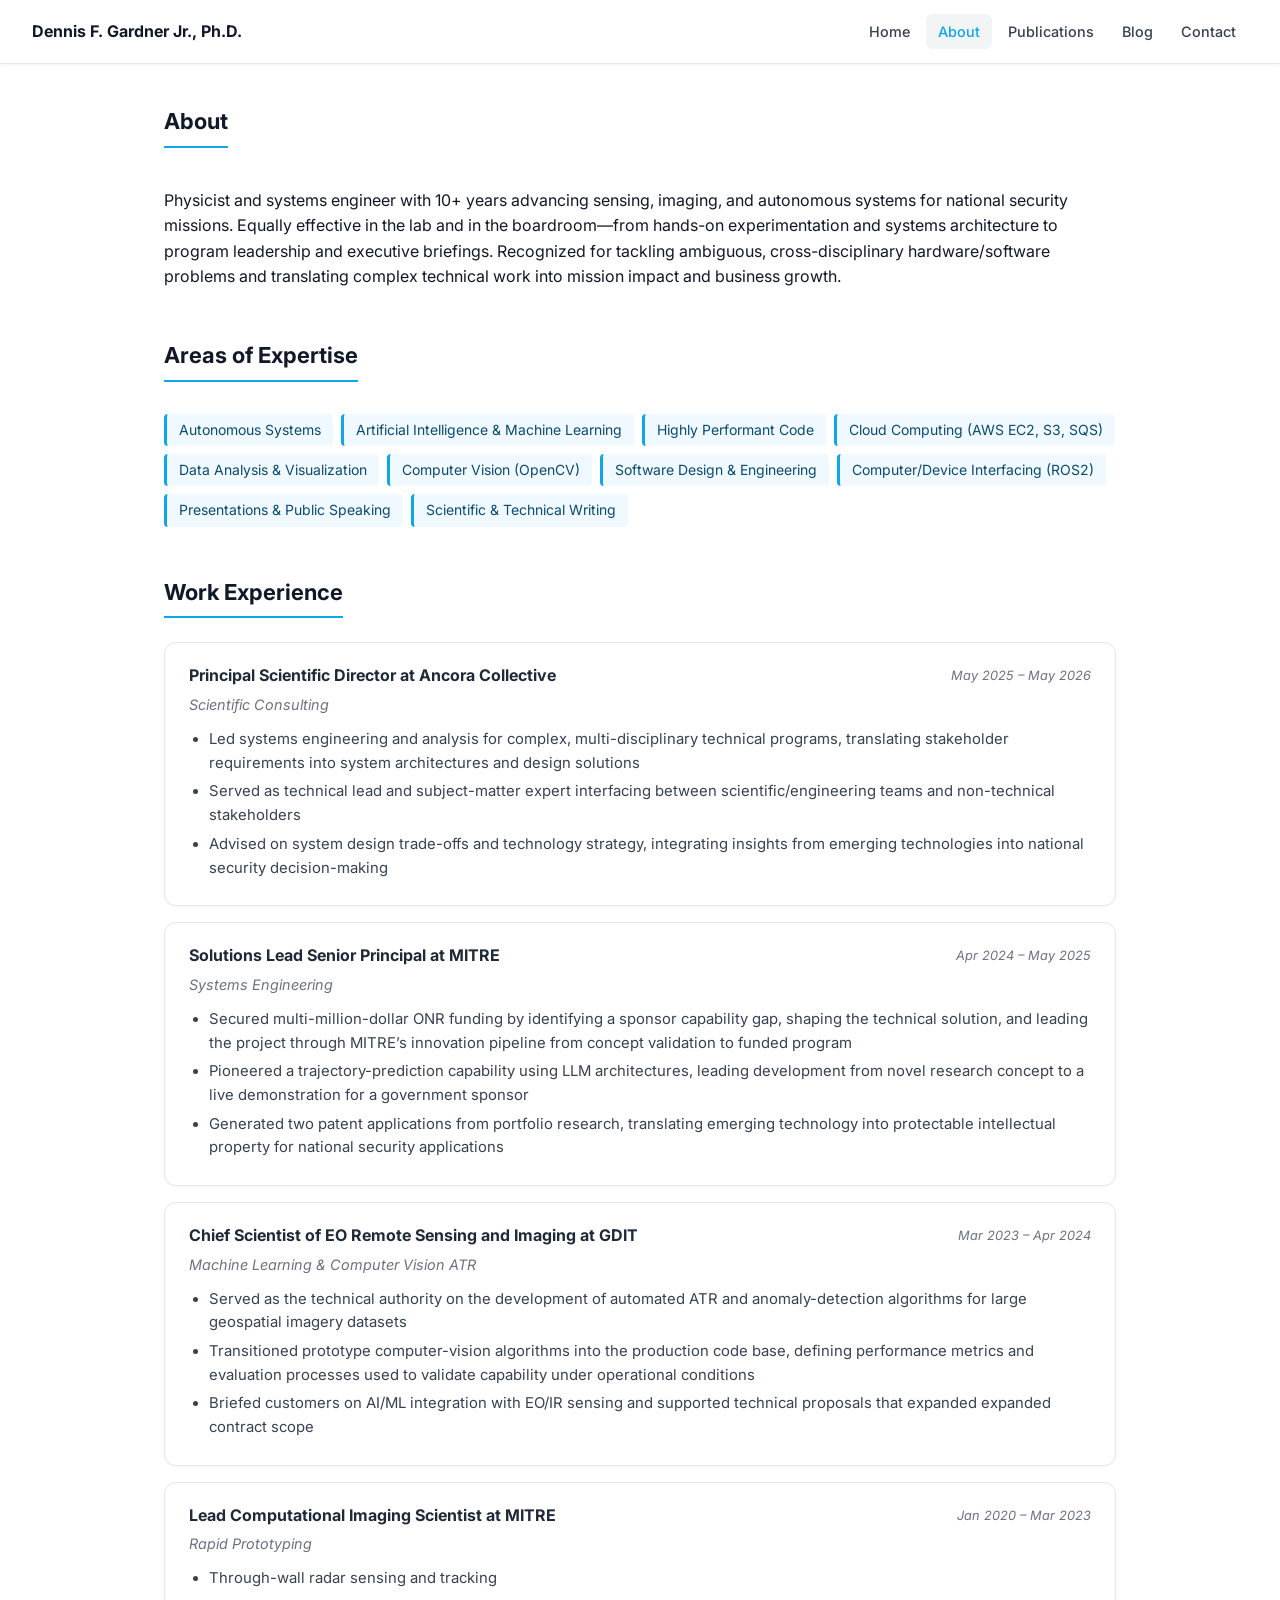
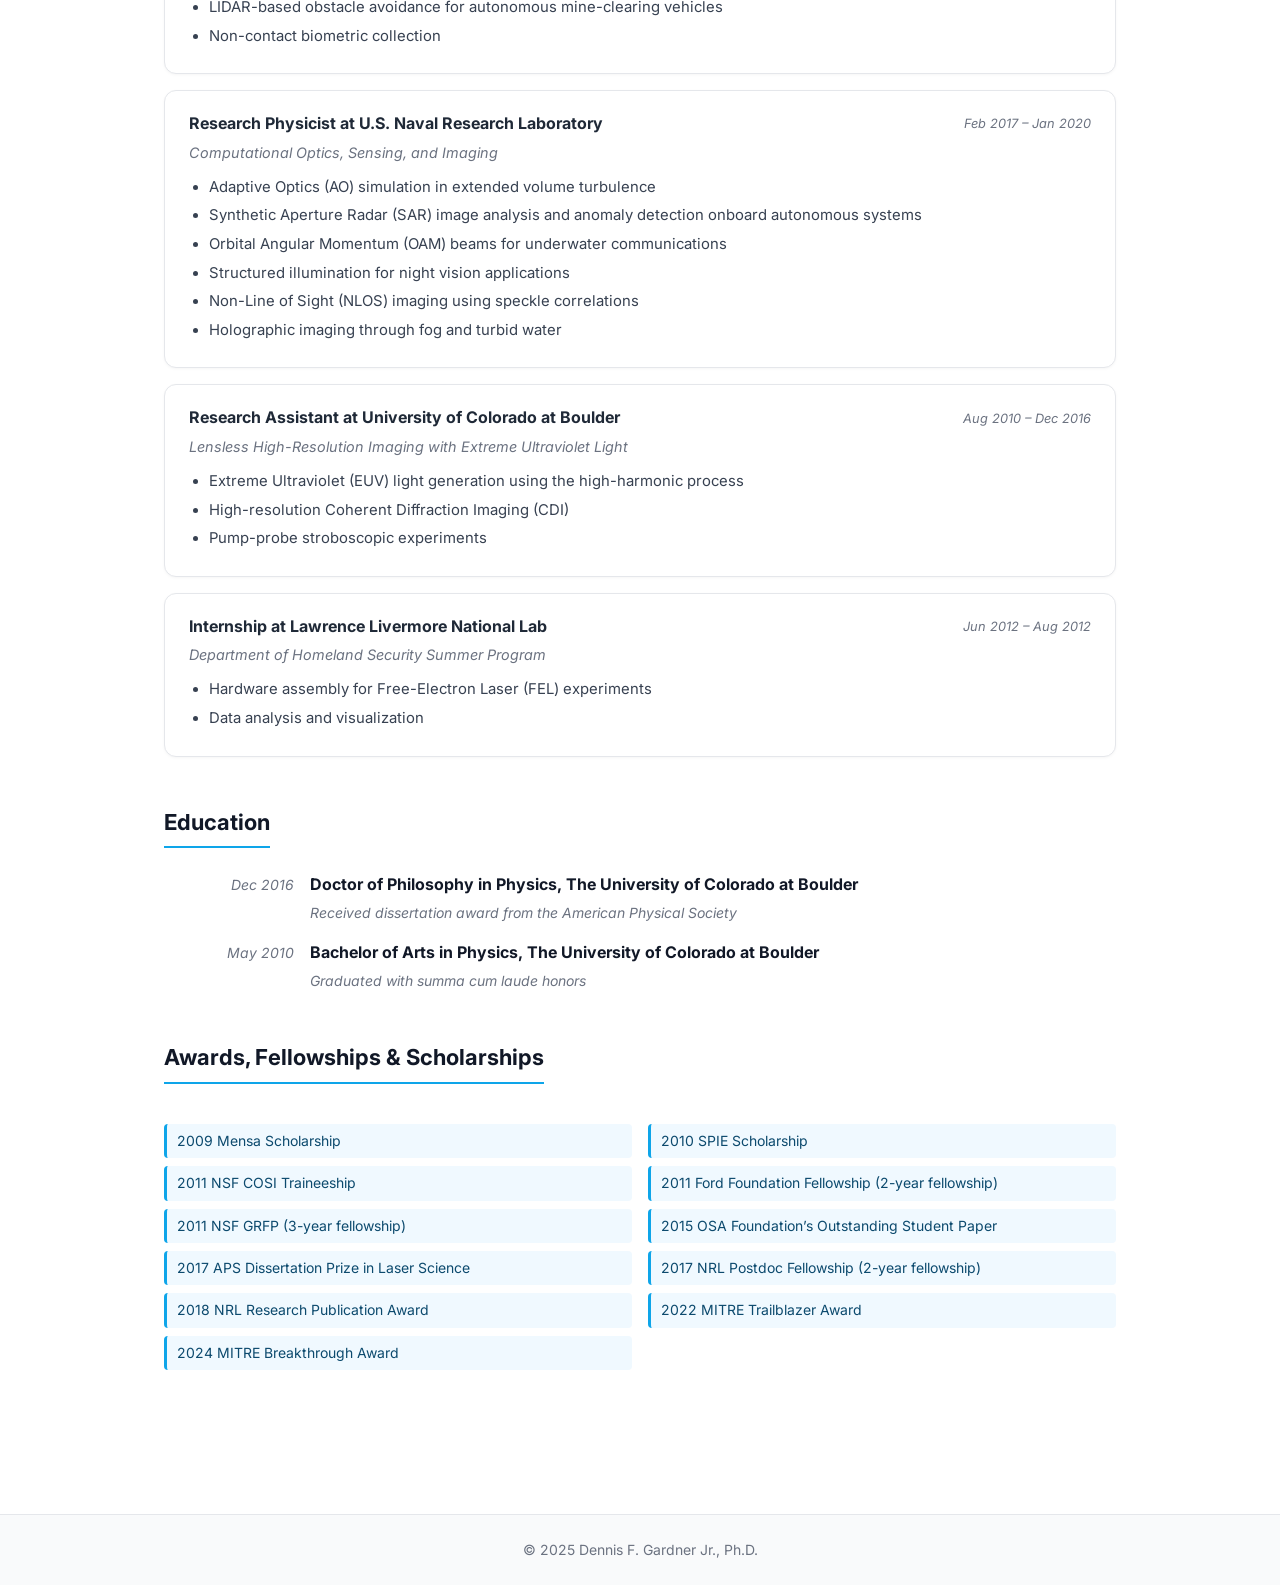
==== commit d3d76e43: "single styles.css file following DRY principle" ====
--- a/about.html
+++ b/about.html
@@ -7,159 +7,14 @@
     <link rel="preconnect" href="https://fonts.googleapis.com">
     <link rel="preconnect" href="https://fonts.gstatic.com" crossorigin>
     <link href="https://fonts.googleapis.com/css2?family=Inter:wght@400;500;600;700&display=swap" rel="stylesheet">
-    <style>
-        *, *::before, *::after { box-sizing: border-box; }
-        body {
-            font-family: 'Inter', system-ui, -apple-system, sans-serif;
-            line-height: 1.6;
-            margin: 0;
-            background: #ffffff;
-            color: #111827;
-        }
-        nav {
-            position: sticky;
-            top: 0;
-            z-index: 100;
-            background: #ffffff;
-            border-bottom: 1px solid #e5e7eb;
-            box-shadow: 0 1px 4px rgba(0,0,0,0.06);
-            display: flex;
-            align-items: center;
-            justify-content: space-between;
-            padding: 0 2rem;
-            height: 64px;
-        }
-        .nav-brand {
-            font-weight: 700;
-            font-size: 1rem;
-            color: #111827;
-            text-decoration: none;
-            white-space: nowrap;
-        }
-        .nav-links { display: flex; gap: 0.25rem; }
-        .nav-links a {
-            color: #374151;
-            text-decoration: none;
-            padding: 0.4rem 0.75rem;
-            border-radius: 6px;
-            font-size: 0.9rem;
-            font-weight: 500;
-            transition: background-color 0.15s, color 0.15s;
-        }
-        .nav-links a:hover { background: #f3f4f6; color: #0ea5e9; }
-        .container {
-            max-width: 1000px;
-            margin: 0 auto;
-            padding: 2.5rem 1.5rem 4rem;
-        }
-        h2 {
-            font-size: 1.375rem;
-            font-weight: 700;
-            color: #111827;
-            margin: 0 0 1.5rem 0;
-            padding-bottom: 0.4rem;
-            border-bottom: 2px solid #0ea5e9;
-            display: inline-block;
-        }
-        h3 { color: #1f2937; margin: 0 0 0.25rem; }
-        a { color: #0ea5e9; }
-        a:hover { text-decoration: underline; }
-        footer {
-            background: #f9fafb;
-            border-top: 1px solid #e5e7eb;
-            text-align: center;
-            padding: 1.5rem;
-            color: #6b7280;
-            font-size: 0.875rem;
-            margin-top: 2rem;
-        }
-        footer p { margin: 0; }
-        @media (max-width: 600px) {
-            nav {
-                height: auto;
-                flex-direction: column;
-                align-items: flex-start;
-                padding: 0.75rem 1rem;
-                gap: 0.5rem;
-            }
-            .nav-links { flex-wrap: wrap; gap: 0 0.1rem; }
-            .container { padding: 1.5rem 1rem 3rem; }
-        }
-        section { margin-bottom: 3rem; }
-        .skills-grid { display: flex; flex-wrap: wrap; gap: 8px; margin-top: 0.5rem; }
-        .skill-badge {
-            background: #f0f9ff;
-            border-left: 3px solid #0ea5e9;
-            padding: 5px 12px;
-            border-radius: 4px;
-            font-size: 0.875rem;
-            color: #0c4a6e;
-        }
-        .timeline { display: flex; flex-direction: column; gap: 1rem; }
-        .timeline-item {
-            background: #ffffff;
-            border: 1px solid #e5e7eb;
-            border-radius: 12px;
-            padding: 1.25rem 1.5rem;
-            box-shadow: 0 1px 3px rgba(0,0,0,0.04);
-            transition: box-shadow 0.2s, transform 0.2s;
-        }
-        .timeline-item:hover {
-            box-shadow: 0 4px 12px rgba(0,0,0,0.08);
-            transform: translateY(-2px);
-        }
-        .timeline-header {
-            display: flex;
-            justify-content: space-between;
-            align-items: flex-start;
-            gap: 1rem;
-            margin-bottom: 0.75rem;
-        }
-        .timeline-date {
-            font-size: 0.8rem;
-            color: #6b7280;
-            font-style: italic;
-            white-space: nowrap;
-            flex-shrink: 0;
-            margin-top: 0.2rem;
-        }
-        .timeline-item h3 { font-size: 1rem; }
-        .dept { color: #6b7280; font-style: italic; font-size: 0.9rem; margin-top: 0.2rem; }
-        .timeline-item ul { margin: 0; padding-left: 1.25rem; }
-        .timeline-item li { margin-bottom: 0.3rem; font-size: 0.93rem; color: #374151; }
-        .edu-list { display: flex; flex-direction: column; gap: 1rem; }
-        .edu-item { display: grid; grid-template-columns: 130px 1fr; gap: 1rem; align-items: start; }
-        .edu-date { color: #6b7280; font-style: italic; font-size: 0.875rem; text-align: right; padding-top: 2px; }
-        .edu-note { font-style: italic; color: #6b7280; font-size: 0.875rem; margin-top: 0.25rem; }
-        .awards-list {
-            list-style: none;
-            padding: 0;
-            display: grid;
-            grid-template-columns: 1fr 1fr;
-            gap: 8px 16px;
-        }
-        .awards-list li {
-            padding: 6px 10px;
-            background: #f0f9ff;
-            border-left: 3px solid #0ea5e9;
-            border-radius: 4px;
-            font-size: 0.875rem;
-            color: #0c4a6e;
-        }
-        @media (max-width: 700px) {
-            .timeline-header { flex-direction: column; gap: 0.25rem; }
-            .edu-item { grid-template-columns: 1fr; }
-            .edu-date { text-align: left; }
-            .awards-list { grid-template-columns: 1fr; }
-        }
-    </style>
+    <link rel="stylesheet" href="styles.css">
 </head>
 <body>
     <nav>
         <a href="index.html" class="nav-brand">Dennis F. Gardner Jr., Ph.D.</a>
         <div class="nav-links">
             <a href="index.html">Home</a>
-            <a href="about.html">About</a>
+            <a href="about.html" class="active">About</a>
             <a href="publications.html">Publications</a>
             <a href="blog.html">Blog</a>
             <a href="contact.html">Contact</a>
--- a/styles.css
+++ b/styles.css
@@ -0,0 +1,329 @@
+/* ==========================================================================
+   styles.css — single source of truth for all site styling.
+   Every page (index, about, publications, contact, blog) links this file.
+   Edit styles here only; do not add inline <style> blocks to the pages.
+   ========================================================================== */
+
+/* --- Base -------------------------------------------------------------- */
+*, *::before, *::after { box-sizing: border-box; }
+body {
+    font-family: 'Inter', system-ui, -apple-system, sans-serif;
+    line-height: 1.6;
+    margin: 0;
+    background: #ffffff;
+    color: #111827;
+}
+nav {
+    position: sticky;
+    top: 0;
+    z-index: 100;
+    background: #ffffff;
+    border-bottom: 1px solid #e5e7eb;
+    box-shadow: 0 1px 4px rgba(0,0,0,0.06);
+    display: flex;
+    align-items: center;
+    justify-content: space-between;
+    padding: 0 2rem;
+    height: 64px;
+}
+.nav-brand {
+    font-weight: 700;
+    font-size: 1rem;
+    color: #111827;
+    text-decoration: none;
+    white-space: nowrap;
+}
+.nav-links { display: flex; gap: 0.25rem; }
+.nav-links a {
+    color: #374151;
+    text-decoration: none;
+    padding: 0.4rem 0.75rem;
+    border-radius: 6px;
+    font-size: 0.9rem;
+    font-weight: 500;
+    transition: background-color 0.15s, color 0.15s;
+}
+.nav-links a:hover,
+.nav-links a.active { background: #f3f4f6; color: #0ea5e9; }
+.container {
+    max-width: 1000px;
+    margin: 0 auto;
+    padding: 2.5rem 1.5rem 4rem;
+}
+h2 {
+    font-size: 1.375rem;
+    font-weight: 700;
+    color: #111827;
+    margin: 0 0 1.5rem 0;
+    padding-bottom: 0.4rem;
+    border-bottom: 2px solid #0ea5e9;
+    display: inline-block;
+}
+h3 { color: #1f2937; margin: 0 0 0.25rem; }
+a { color: #0ea5e9; }
+a:hover { text-decoration: underline; }
+section { margin-bottom: 3rem; }
+footer {
+    background: #f9fafb;
+    border-top: 1px solid #e5e7eb;
+    text-align: center;
+    padding: 1.5rem;
+    color: #6b7280;
+    font-size: 0.875rem;
+    margin-top: 2rem;
+}
+footer p { margin: 0; }
+
+/* --- Home (index.html) ------------------------------------------------- */
+.intro {
+    display: flex;
+    align-items: center;
+    gap: 3rem;
+    padding: 3rem 0 2.5rem;
+}
+.intro-text { flex: 1; }
+.tagline {
+    color: #6b7280;
+    font-size: 0.85rem;
+    font-weight: 500;
+    margin: 0 0 0.5rem;
+    text-transform: uppercase;
+    letter-spacing: 0.07em;
+}
+.hero-name {
+    font-size: 2.25rem;
+    font-weight: 700;
+    color: #111827;
+    margin: 0 0 1rem;
+    border: none;
+    display: block;
+    padding: 0;
+}
+.hero-summary {
+    color: #374151;
+    font-size: 1rem;
+    margin: 0 0 1.5rem;
+    line-height: 1.7;
+}
+.headshot {
+    width: 190px;
+    height: 190px;
+    border-radius: 50%;
+    object-fit: cover;
+    object-position: center 20%;
+    flex-shrink: 0;
+    box-shadow: 0 4px 20px rgba(0,0,0,0.1);
+}
+.cta-buttons { display: flex; gap: 0.75rem; flex-wrap: wrap; }
+.cta-btn {
+    display: inline-block;
+    padding: 0.6rem 1.25rem;
+    border-radius: 8px;
+    font-size: 0.9rem;
+    font-weight: 500;
+    text-decoration: none;
+    transition: all 0.15s;
+}
+.cta-btn-primary { background: #0ea5e9; color: white; }
+.cta-btn-primary:hover { background: #0284c7; text-decoration: none; color: white; }
+.cta-btn-secondary { background: #f3f4f6; color: #374151; }
+.cta-btn-secondary:hover { background: #e5e7eb; text-decoration: none; color: #111827; }
+.links-section ul { list-style: none; padding: 0; }
+.links-section li {
+    padding: 0.875rem 0;
+    border-bottom: 1px solid #f3f4f6;
+    font-size: 0.95rem;
+    color: #374151;
+}
+.links-section li:last-child { border-bottom: none; }
+
+/* --- About (about.html) ------------------------------------------------ */
+.skills-grid { display: flex; flex-wrap: wrap; gap: 8px; margin-top: 0.5rem; }
+.skill-badge {
+    background: #f0f9ff;
+    border-left: 3px solid #0ea5e9;
+    padding: 5px 12px;
+    border-radius: 4px;
+    font-size: 0.875rem;
+    color: #0c4a6e;
+}
+.timeline { display: flex; flex-direction: column; gap: 1rem; }
+.timeline-item {
+    background: #ffffff;
+    border: 1px solid #e5e7eb;
+    border-radius: 12px;
+    padding: 1.25rem 1.5rem;
+    box-shadow: 0 1px 3px rgba(0,0,0,0.04);
+    transition: box-shadow 0.2s, transform 0.2s;
+}
+.timeline-item:hover {
+    box-shadow: 0 4px 12px rgba(0,0,0,0.08);
+    transform: translateY(-2px);
+}
+.timeline-header {
+    display: flex;
+    justify-content: space-between;
+    align-items: flex-start;
+    gap: 1rem;
+    margin-bottom: 0.75rem;
+}
+.timeline-date {
+    font-size: 0.8rem;
+    color: #6b7280;
+    font-style: italic;
+    white-space: nowrap;
+    flex-shrink: 0;
+    margin-top: 0.2rem;
+}
+.timeline-item h3 { font-size: 1rem; }
+.dept { color: #6b7280; font-style: italic; font-size: 0.9rem; margin-top: 0.2rem; }
+.timeline-item ul { margin: 0; padding-left: 1.25rem; }
+.timeline-item li { margin-bottom: 0.3rem; font-size: 0.93rem; color: #374151; }
+.edu-list { display: flex; flex-direction: column; gap: 1rem; }
+.edu-item { display: grid; grid-template-columns: 130px 1fr; gap: 1rem; align-items: start; }
+.edu-date { color: #6b7280; font-style: italic; font-size: 0.875rem; text-align: right; padding-top: 2px; }
+.edu-note { font-style: italic; color: #6b7280; font-size: 0.875rem; margin-top: 0.25rem; }
+.awards-list {
+    list-style: none;
+    padding: 0;
+    display: grid;
+    grid-template-columns: 1fr 1fr;
+    gap: 8px 16px;
+}
+.awards-list li {
+    padding: 6px 10px;
+    background: #f0f9ff;
+    border-left: 3px solid #0ea5e9;
+    border-radius: 4px;
+    font-size: 0.875rem;
+    color: #0c4a6e;
+}
+
+/* --- Contact (contact.html) -------------------------------------------- */
+.contact-grid {
+    display: grid;
+    grid-template-columns: 1fr 1fr;
+    gap: 1rem;
+}
+.contact-item {
+    background: #f0f9ff;
+    border: 1px solid #e0f2fe;
+    border-left: 4px solid #0ea5e9;
+    padding: 1.25rem 1.5rem;
+    border-radius: 8px;
+}
+.contact-item h3 { margin: 0 0 0.5rem; color: #0c4a6e; font-size: 0.8rem; text-transform: uppercase; letter-spacing: 0.07em; }
+.contact-item p { margin: 0; font-size: 0.95rem; }
+
+/* --- Publications (publications.html) ---------------------------------- */
+.pub-stats {
+    background: #f0f9ff;
+    color: #0c4a6e;
+    border: 1px solid #bae6fd;
+    text-align: center;
+    padding: 1rem;
+    border-radius: 8px;
+    margin-bottom: 2rem;
+    font-size: 0.95rem;
+    font-weight: 500;
+}
+.pub-list { padding-left: 1.75rem; }
+.pub-list li {
+    margin-bottom: 1.125rem;
+    padding-bottom: 1.125rem;
+    border-bottom: 1px solid #e5e7eb;
+    font-size: 0.93rem;
+    line-height: 1.6;
+}
+.pub-list li:last-child { border-bottom: none; }
+.pub-note {
+    color: #0ea5e9;
+    font-style: italic;
+    font-size: 0.875rem;
+    margin-top: 4px;
+}
+
+/* --- Blog (blog.html) -------------------------------------------------- */
+.blog-post {
+    margin-bottom: 3rem;
+    padding-bottom: 3rem;
+    border-bottom: 1px solid #e5e7eb;
+}
+.blog-post:last-child { border-bottom: none; }
+.blog-header { margin-bottom: 1rem; }
+.blog-header h2 {
+    font-size: 1.5rem;
+    border: none;
+    padding: 0;
+    display: block;
+    margin-bottom: 0.25rem;
+}
+.blog-date { color: #6b7280; font-size: 0.875rem; }
+.blog-content { margin-top: 1.25rem; color: #374151; }
+.blog-content h3 { font-size: 1.05rem; margin: 1.5rem 0 0.5rem; color: #111827; }
+.blog-content p { margin: 0 0 1rem; }
+.tags { margin-top: 1rem; display: flex; gap: 0.5rem; flex-wrap: wrap; }
+.tag {
+    display: inline-block;
+    background: #f0f9ff;
+    border: 1px solid #bae6fd;
+    padding: 3px 10px;
+    border-radius: 20px;
+    font-size: 0.8rem;
+    color: #0c4a6e;
+}
+.comments-section {
+    margin-top: 1.5rem;
+    background: #f9fafb;
+    border: 1px solid #e5e7eb;
+    padding: 1.25rem 1.5rem;
+    border-radius: 8px;
+}
+.comments-section h3 { font-size: 0.95rem; color: #374151; margin-bottom: 1rem; }
+.comment {
+    margin-bottom: 1rem;
+    padding-bottom: 1rem;
+    border-bottom: 1px solid #e5e7eb;
+}
+.comment:last-child { border-bottom: none; margin-bottom: 0; padding-bottom: 0; }
+.comment-author { font-weight: 600; color: #111827; }
+.comment-date { color: #6b7280; font-size: 0.8rem; margin-left: 0.5rem; }
+.comment p { margin: 0.25rem 0 0; font-size: 0.9rem; color: #374151; }
+.blog-intro { color: #6b7280; margin-top: -1rem; margin-bottom: 2rem; font-size: 0.95rem; }
+blockquote {
+    border-left: 3px solid #0ea5e9;
+    padding-left: 1.25rem;
+    margin: 1rem 0;
+    color: #6b7280;
+    font-style: italic;
+}
+code {
+    background: #f3f4f6;
+    padding: 2px 5px;
+    border-radius: 3px;
+    font-family: monospace;
+    font-size: 0.9em;
+}
+
+/* --- Responsive -------------------------------------------------------- */
+@media (max-width: 700px) {
+    .timeline-header { flex-direction: column; gap: 0.25rem; }
+    .edu-item { grid-template-columns: 1fr; }
+    .edu-date { text-align: left; }
+    .awards-list { grid-template-columns: 1fr; }
+}
+@media (max-width: 600px) {
+    nav {
+        height: auto;
+        flex-direction: column;
+        align-items: flex-start;
+        padding: 0.75rem 1rem;
+        gap: 0.5rem;
+    }
+    .nav-links { flex-wrap: wrap; gap: 0 0.1rem; }
+    .container { padding: 1.5rem 1rem 3rem; }
+    .intro { flex-direction: column-reverse; gap: 1.5rem; padding: 2rem 0 1.5rem; }
+    .headshot { width: 140px; height: 140px; }
+    .hero-name { font-size: 1.75rem; }
+    .contact-grid { grid-template-columns: 1fr; }
+}
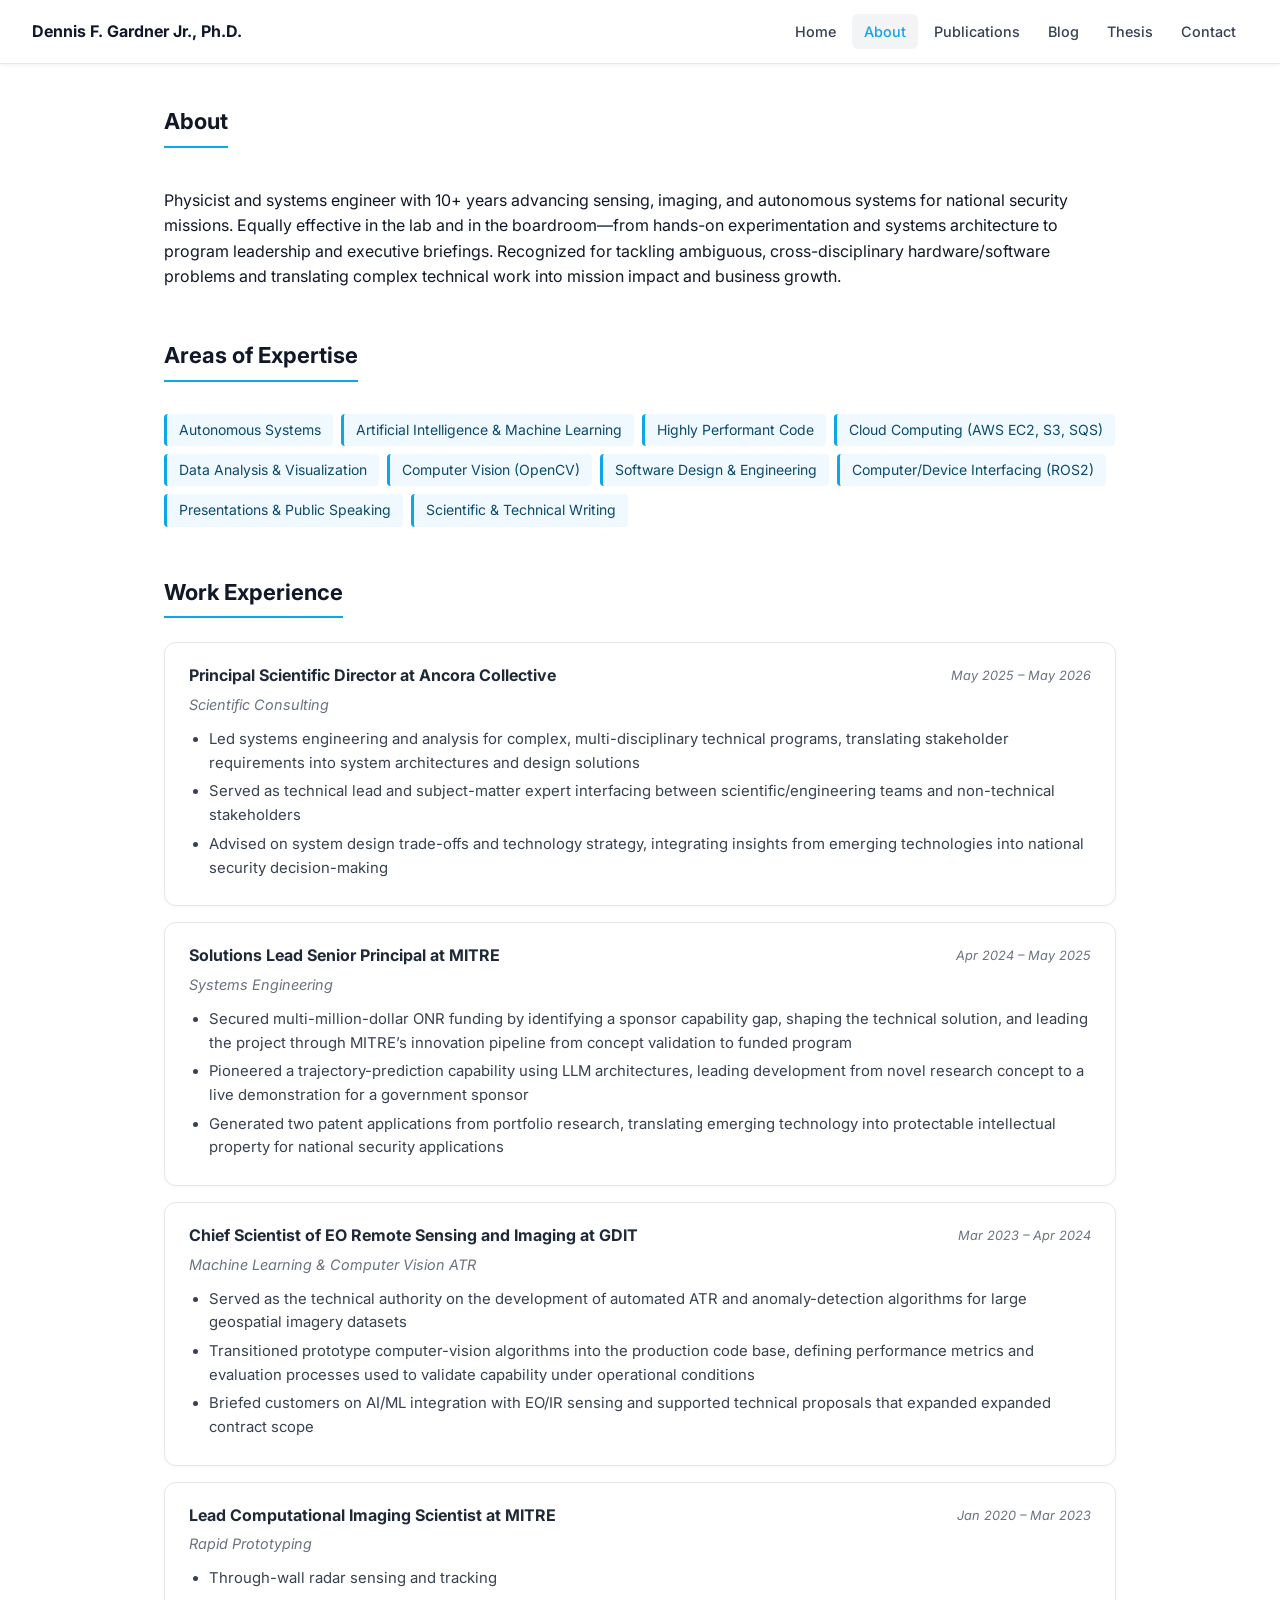
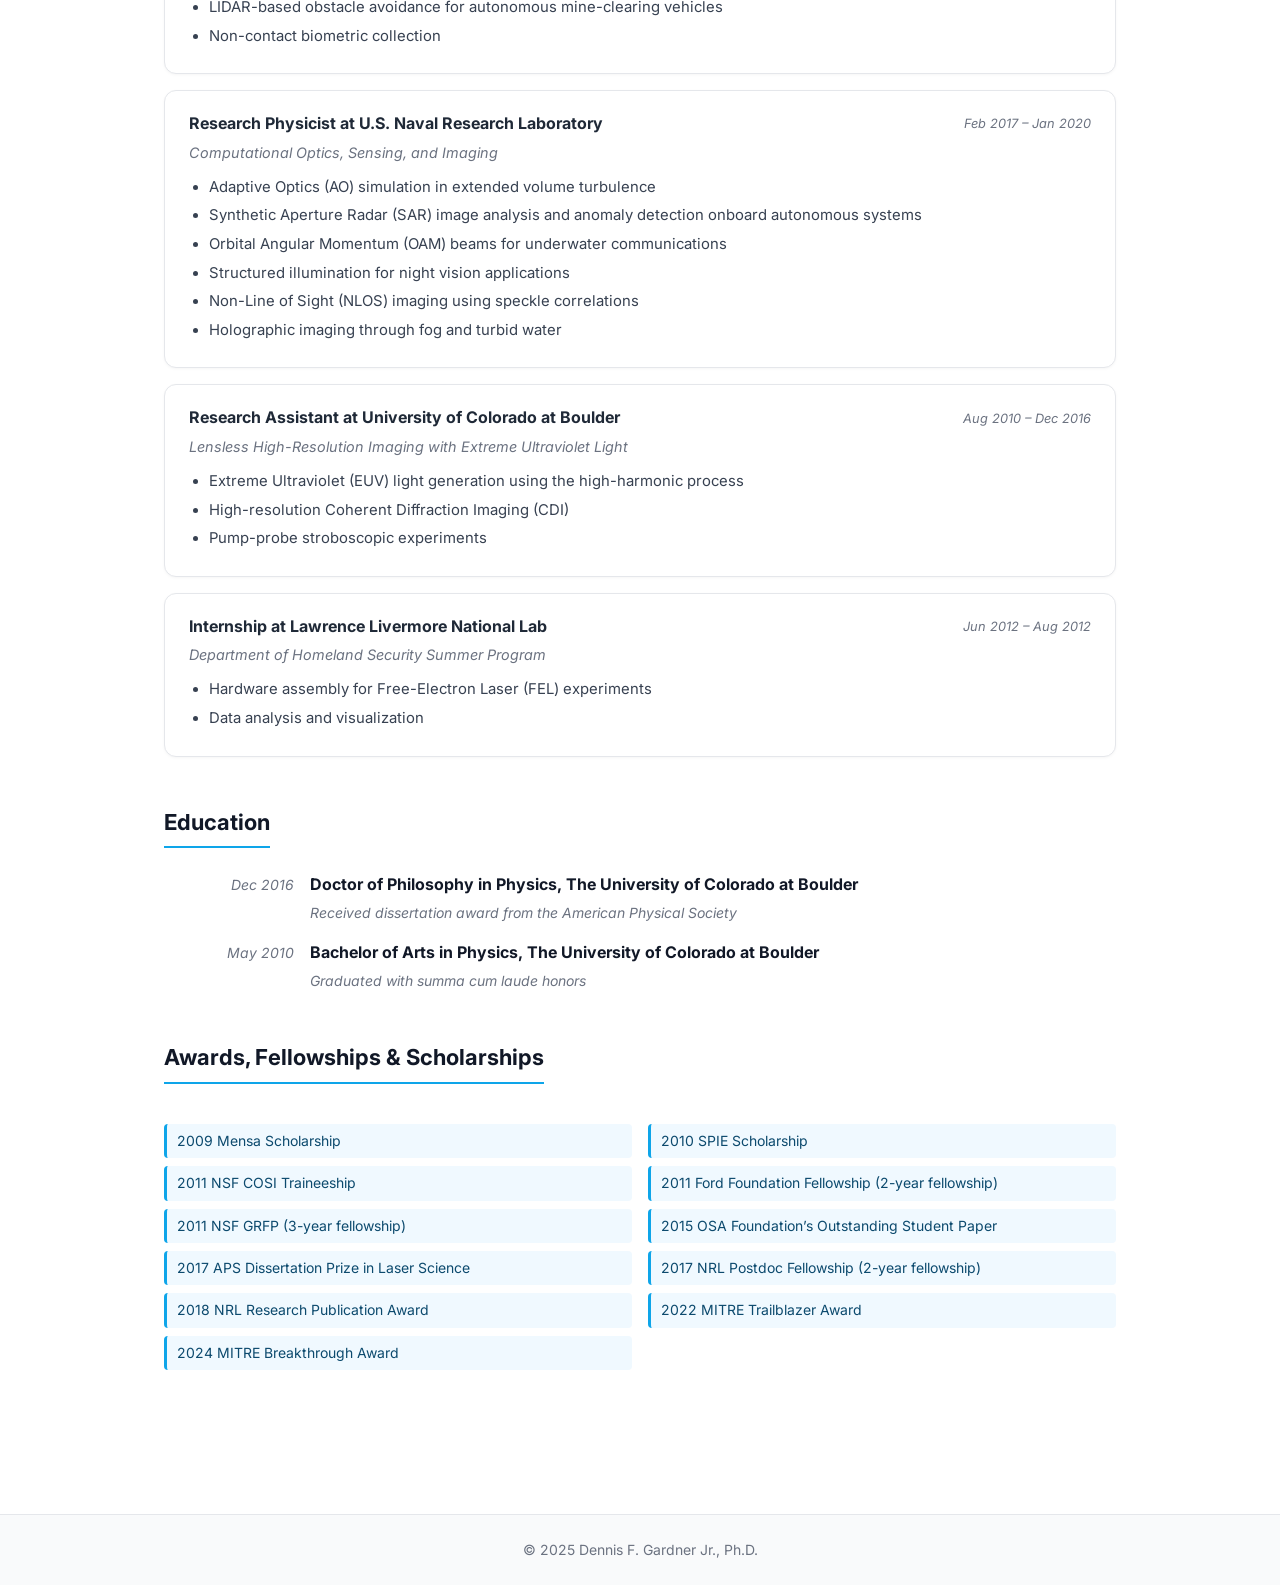
==== commit d9b01693: "add thesis view and download" ====
--- a/about.html
+++ b/about.html
@@ -7,7 +7,7 @@
     <link rel="preconnect" href="https://fonts.googleapis.com">
     <link rel="preconnect" href="https://fonts.gstatic.com" crossorigin>
     <link href="https://fonts.googleapis.com/css2?family=Inter:wght@400;500;600;700&display=swap" rel="stylesheet">
-    <link rel="stylesheet" href="styles.css">
+    <link rel="stylesheet" href="styles.css?v=8122684b">
 </head>
 <body>
     <nav>
@@ -17,6 +17,7 @@
             <a href="about.html" class="active">About</a>
             <a href="publications.html">Publications</a>
             <a href="blog.html">Blog</a>
+            <a href="thesis.html">Thesis</a>
             <a href="contact.html">Contact</a>
         </div>
     </nav>
--- a/styles.css
+++ b/styles.css
@@ -50,6 +50,7 @@
     margin: 0 auto;
     padding: 2.5rem 1.5rem 4rem;
 }
+.container-wide { max-width: 1400px; }
 h2 {
     font-size: 1.375rem;
     font-weight: 700;
@@ -242,6 +243,18 @@
     font-size: 0.875rem;
     margin-top: 4px;
 }
+.pub-text a {
+    display: inline-block;
+    margin-left: 8px;
+    background: #f0f9ff;
+    border: 1px solid #bae6fd;
+    padding: 2px 10px;
+    border-radius: 20px;
+    font-size: 0.8rem;
+    color: #0ea5e9;
+    text-decoration: none;
+}
+.pub-text a:hover { background: #e0f2fe; text-decoration: none; }
 
 /* --- Blog (blog.html) -------------------------------------------------- */
 .blog-post {
@@ -303,6 +316,21 @@
     border-radius: 3px;
     font-family: monospace;
     font-size: 0.9em;
+}
+
+/* --- Thesis (thesis.html) ----------------------------------------------- */
+.thesis-header { margin-bottom: 1.5rem; }
+.thesis-meta { color: #6b7280; font-size: 0.95rem; margin: 0.25rem 0 0.75rem; }
+.thesis-note { color: #0ea5e9; font-style: italic; font-size: 0.9rem; margin: 0 0 0.75rem; }
+.thesis-abstract { color: #374151; line-height: 1.6; margin: 0 0 1.5rem; }
+.thesis-abstract-placeholder { color: #6b7280; font-style: italic; }
+.thesis-viewer {
+    display: block;
+    width: 100%;
+    height: 90vh;
+    min-height: 750px;
+    border: 1px solid #e5e7eb;
+    border-radius: 8px;
 }
 
 /* --- Responsive -------------------------------------------------------- */
@@ -326,4 +354,5 @@
     .headshot { width: 140px; height: 140px; }
     .hero-name { font-size: 1.75rem; }
     .contact-grid { grid-template-columns: 1fr; }
-}
+    .thesis-viewer { height: 70vh; min-height: 420px; }
+}
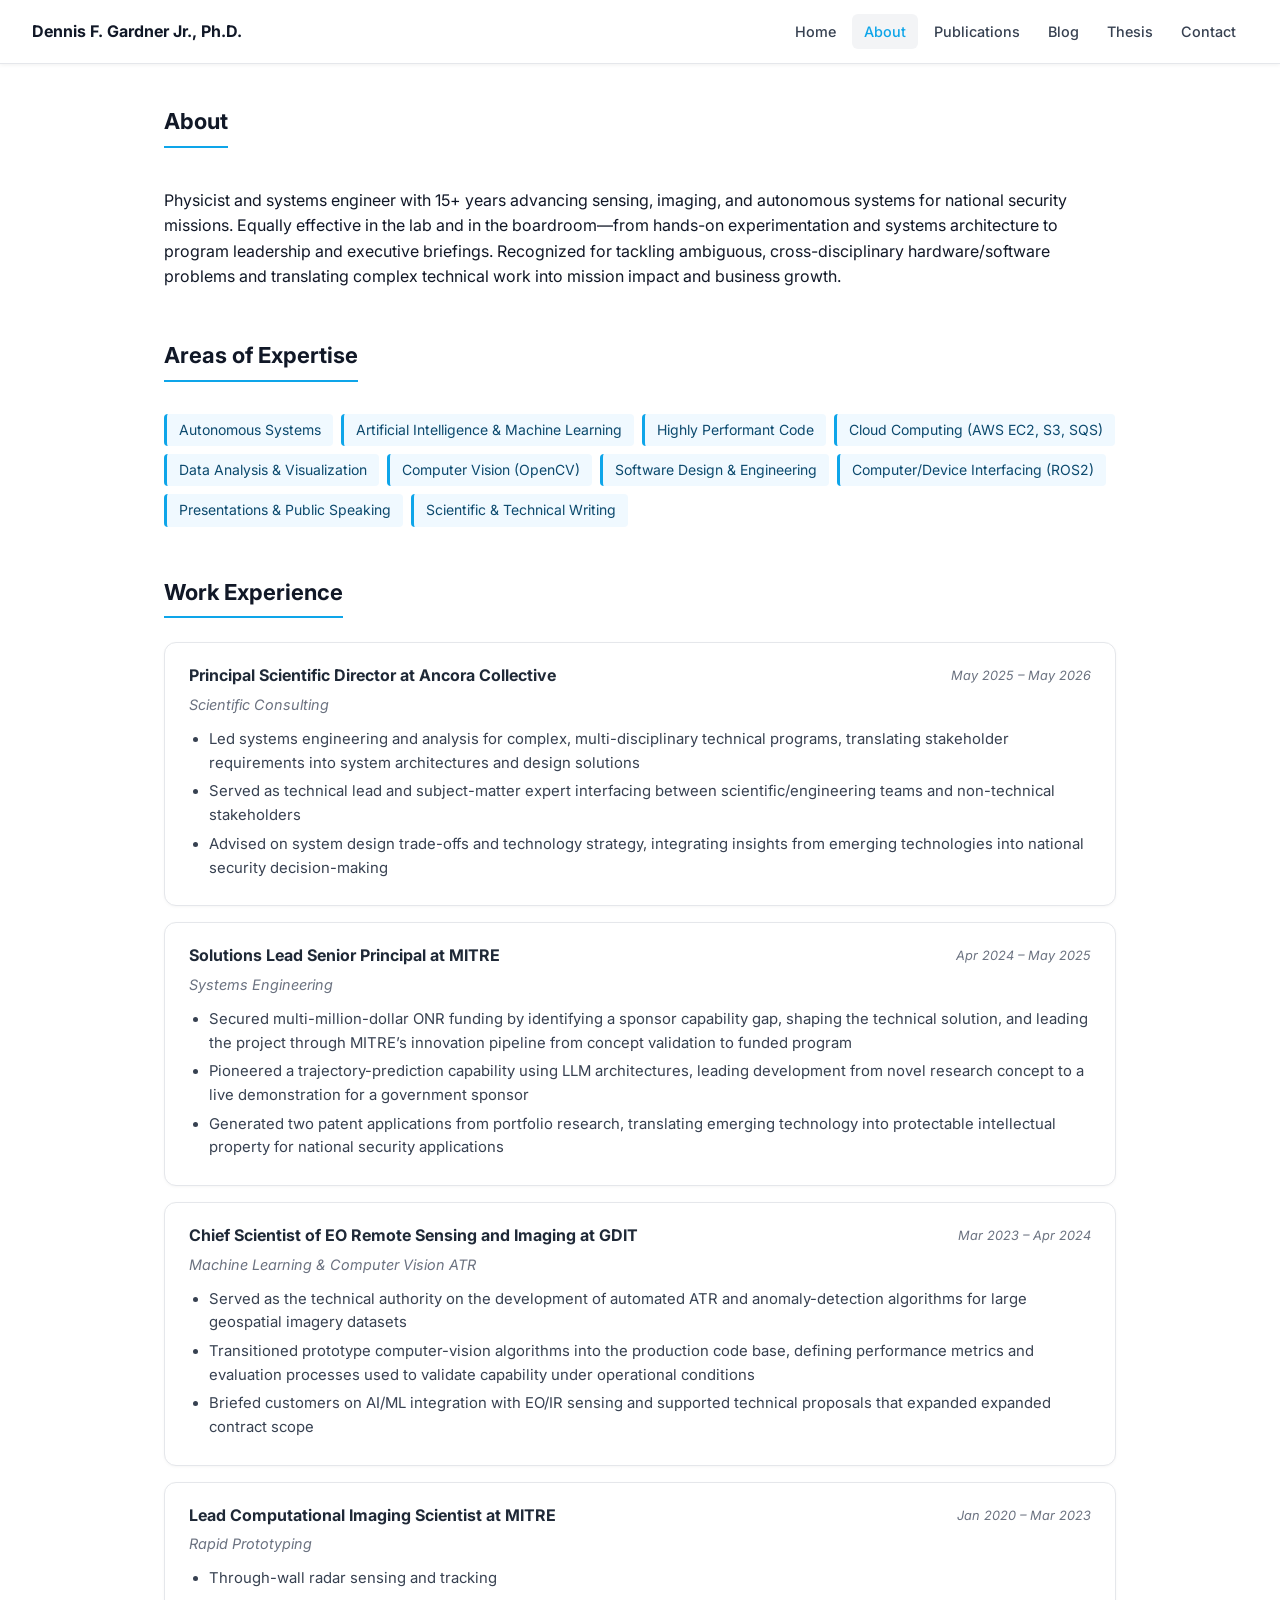
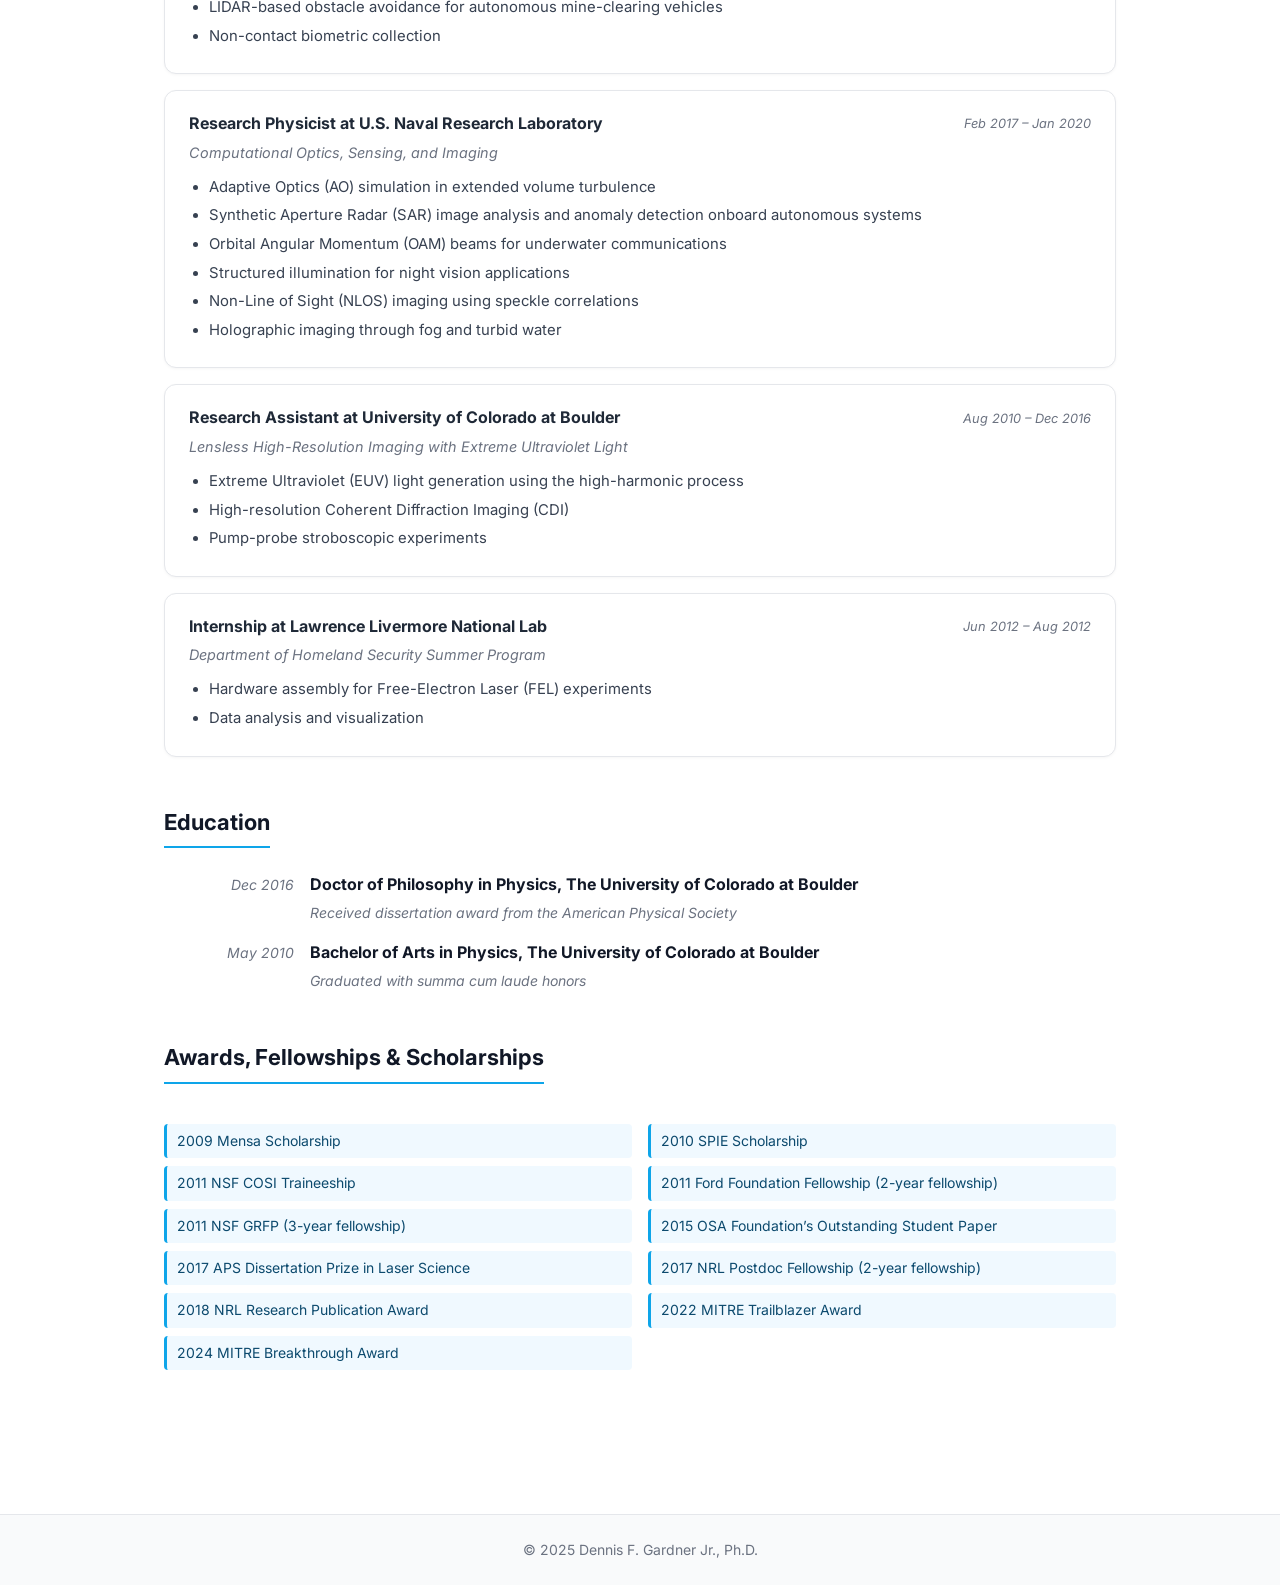
==== commit e6ce44e3: "add 2d cfar blog post" ====
--- a/about.html
+++ b/about.html
@@ -7,7 +7,7 @@
     <link rel="preconnect" href="https://fonts.googleapis.com">
     <link rel="preconnect" href="https://fonts.gstatic.com" crossorigin>
     <link href="https://fonts.googleapis.com/css2?family=Inter:wght@400;500;600;700&display=swap" rel="stylesheet">
-    <link rel="stylesheet" href="styles.css?v=8122684b">
+    <link rel="stylesheet" href="styles.css?v=2d3f2bbb">
 </head>
 <body>
     <nav>
@@ -24,7 +24,7 @@
     <div class="container">
         <section>
             <h2>About</h2>
-            <p>Physicist and systems engineer with 10+ years advancing sensing, imaging, and autonomous systems for national security missions.
+            <p>Physicist and systems engineer with 15+ years advancing sensing, imaging, and autonomous systems for national security missions.
 Equally effective in the lab and in the boardroom—from hands-on experimentation and systems architecture to program leadership and executive briefings.
 Recognized for tackling ambiguous, cross-disciplinary hardware/software problems and translating complex technical work into mission impact and business growth.</p>
         </section>
--- a/styles.css
+++ b/styles.css
@@ -1,6 +1,7 @@
 /* ==========================================================================
    styles.css — single source of truth for all site styling.
-   Every page (index, about, publications, contact, blog) links this file.
+   Every page (index, about, publications, contact, blog, blog posts, thesis)
+   links this file.
    Edit styles here only; do not add inline <style> blocks to the pages.
    ========================================================================== */
 
@@ -256,7 +257,47 @@
 }
 .pub-text a:hover { background: #e0f2fe; text-decoration: none; }
 
-/* --- Blog (blog.html) -------------------------------------------------- */
+/* --- Blog (blog.html index + blog-<slug>.html post pages) -------------- */
+
+/* Index: one card per post. */
+.post-card {
+    border: 1px solid #e5e7eb;
+    border-radius: 8px;
+    padding: 1.5rem;
+    margin-bottom: 1.5rem;
+    transition: border-color 0.15s, box-shadow 0.15s;
+}
+.post-card:hover { border-color: #bae6fd; box-shadow: 0 2px 10px rgba(0,0,0,0.05); }
+.post-card-title { font-size: 1.25rem; margin: 0 0 0.25rem; }
+.post-card-title a { color: #111827; text-decoration: none; }
+.post-card-title a:hover { color: #0ea5e9; }
+.post-excerpt { color: #374151; margin: 0.75rem 0 0; }
+.post-readmore {
+    display: inline-block;
+    margin-top: 1rem;
+    color: #0ea5e9;
+    font-weight: 500;
+    font-size: 0.9rem;
+    text-decoration: none;
+}
+.post-readmore:hover { text-decoration: underline; }
+
+/* Post page. */
+.post-back {
+    display: inline-block;
+    margin-bottom: 1.5rem;
+    color: #6b7280;
+    font-size: 0.9rem;
+    text-decoration: none;
+}
+.post-back:hover { color: #0ea5e9; }
+.post-source {
+    margin-top: 2.5rem;
+    padding-top: 1.25rem;
+    border-top: 1px solid #e5e7eb;
+    color: #6b7280;
+    font-size: 0.9rem;
+}
 .blog-post {
     margin-bottom: 3rem;
     padding-bottom: 3rem;
@@ -264,17 +305,15 @@
 }
 .blog-post:last-child { border-bottom: none; }
 .blog-header { margin-bottom: 1rem; }
-.blog-header h2 {
-    font-size: 1.5rem;
-    border: none;
-    padding: 0;
-    display: block;
-    margin-bottom: 0.25rem;
+.blog-header h1 {
+    font-size: 1.75rem;
+    font-weight: 700;
+    color: #111827;
+    margin: 0 0 0.35rem;
+    line-height: 1.25;
 }
 .blog-date { color: #6b7280; font-size: 0.875rem; }
-.blog-content { margin-top: 1.25rem; color: #374151; }
-.blog-content h3 { font-size: 1.05rem; margin: 1.5rem 0 0.5rem; color: #111827; }
-.blog-content p { margin: 0 0 1rem; }
+.blog-intro { color: #6b7280; margin-top: -1rem; margin-bottom: 2rem; font-size: 0.95rem; }
 .tags { margin-top: 1rem; display: flex; gap: 0.5rem; flex-wrap: wrap; }
 .tag {
     display: inline-block;
@@ -285,24 +324,80 @@
     font-size: 0.8rem;
     color: #0c4a6e;
 }
-.comments-section {
-    margin-top: 1.5rem;
+
+/* --- Post body (Markdown-converted content) ----------------------------- */
+.blog-content { margin-top: 1.75rem; color: #374151; }
+.blog-content p { margin: 0 0 1rem; }
+.blog-content h2 {
+    font-size: 1.25rem;
+    margin: 2.5rem 0 0.75rem;
+    padding-bottom: 0.3rem;
+    border-bottom: 2px solid #0ea5e9;
+}
+.blog-content h3 { font-size: 1.05rem; margin: 1.75rem 0 0.5rem; color: #111827; }
+.blog-content h4 { font-size: 0.95rem; margin: 1.5rem 0 0.5rem; color: #111827; }
+.blog-content ul, .blog-content ol { margin: 0 0 1rem; padding-left: 1.5rem; }
+.blog-content li { margin-bottom: 0.4rem; }
+.blog-content a { color: #0ea5e9; }
+.blog-content table {
+    width: 100%;
+    border-collapse: collapse;
+    margin: 1.5rem 0;
+    font-size: 0.9rem;
+}
+.blog-content th, .blog-content td {
+    border: 1px solid #e5e7eb;
+    padding: 0.5rem 0.75rem;
+    text-align: left;
+}
+.blog-content th { background: #f9fafb; font-weight: 600; color: #111827; }
+
+/* Figures: images are wrapped in <figure> by wrap_figures() in cv_to_html.py. */
+.blog-content img {
+    display: block;
+    max-width: 100%;
+    height: auto;
+    margin: 0 auto;
+    border: 1px solid #e5e7eb;
+    border-radius: 8px;
+}
+.blog-content figure { margin: 2rem 0; }
+.blog-content figcaption {
+    margin-top: 0.6rem;
+    text-align: center;
+    color: #6b7280;
+    font-size: 0.85rem;
+    line-height: 1.5;
+}
+
+/* Fenced code blocks. Prism's theme paints the tokens; the box is ours. The
+   inline-`code` pill below must be neutralised inside <pre>. */
+pre {
     background: #f9fafb;
     border: 1px solid #e5e7eb;
-    padding: 1.25rem 1.5rem;
-    border-radius: 8px;
-}
-.comments-section h3 { font-size: 0.95rem; color: #374151; margin-bottom: 1rem; }
-.comment {
-    margin-bottom: 1rem;
-    padding-bottom: 1rem;
-    border-bottom: 1px solid #e5e7eb;
-}
-.comment:last-child { border-bottom: none; margin-bottom: 0; padding-bottom: 0; }
-.comment-author { font-weight: 600; color: #111827; }
-.comment-date { color: #6b7280; font-size: 0.8rem; margin-left: 0.5rem; }
-.comment p { margin: 0.25rem 0 0; font-size: 0.9rem; color: #374151; }
-.blog-intro { color: #6b7280; margin-top: -1rem; margin-bottom: 2rem; font-size: 0.95rem; }
+    border-radius: 8px;
+    padding: 1rem 1.25rem;
+    margin: 1.25rem 0;
+    overflow-x: auto;
+    font-size: 0.85rem;
+    line-height: 1.5;
+}
+pre code, pre[class*="language-"] code {
+    background: none;
+    padding: 0;
+    border-radius: 0;
+    font-size: inherit;
+    text-shadow: none;
+}
+pre[class*="language-"] {
+    background: #f9fafb;
+    margin: 1.25rem 0;
+    text-shadow: none;
+}
+
+/* Wide display equations scroll instead of blowing out the layout on a phone. */
+.katex-display { overflow-x: auto; overflow-y: hidden; padding: 0.25rem 0; }
+
 blockquote {
     border-left: 3px solid #0ea5e9;
     padding-left: 1.25rem;
@@ -332,6 +427,10 @@
     border: 1px solid #e5e7eb;
     border-radius: 8px;
 }
+/* Mobile Safari renders PDFs inside <iframe> as a static first-page snapshot
+   with no scrolling, so on small screens skip the iframe and link out to the
+   PDF instead — opened as its own page, iOS's native viewer scrolls fine. */
+.thesis-viewer-fallback { display: none; }
 
 /* --- Responsive -------------------------------------------------------- */
 @media (max-width: 700px) {
@@ -354,5 +453,19 @@
     .headshot { width: 140px; height: 140px; }
     .hero-name { font-size: 1.75rem; }
     .contact-grid { grid-template-columns: 1fr; }
-    .thesis-viewer { height: 70vh; min-height: 420px; }
-}
+    .thesis-viewer { display: none; }
+    .thesis-viewer-fallback {
+        display: block;
+        text-align: center;
+        padding: 2.5rem 1.5rem;
+        background: #f9fafb;
+        border: 1px solid #e5e7eb;
+        border-radius: 8px;
+    }
+    .thesis-viewer-fallback p { color: #6b7280; margin: 0 0 1rem; font-size: 0.9rem; }
+    .post-card { padding: 1.25rem; }
+    .post-card-title { font-size: 1.1rem; }
+    .blog-header h1 { font-size: 1.4rem; }
+    pre { padding: 0.85rem 1rem; font-size: 0.8rem; }
+    .blog-content figure { margin: 1.5rem 0; }
+}
